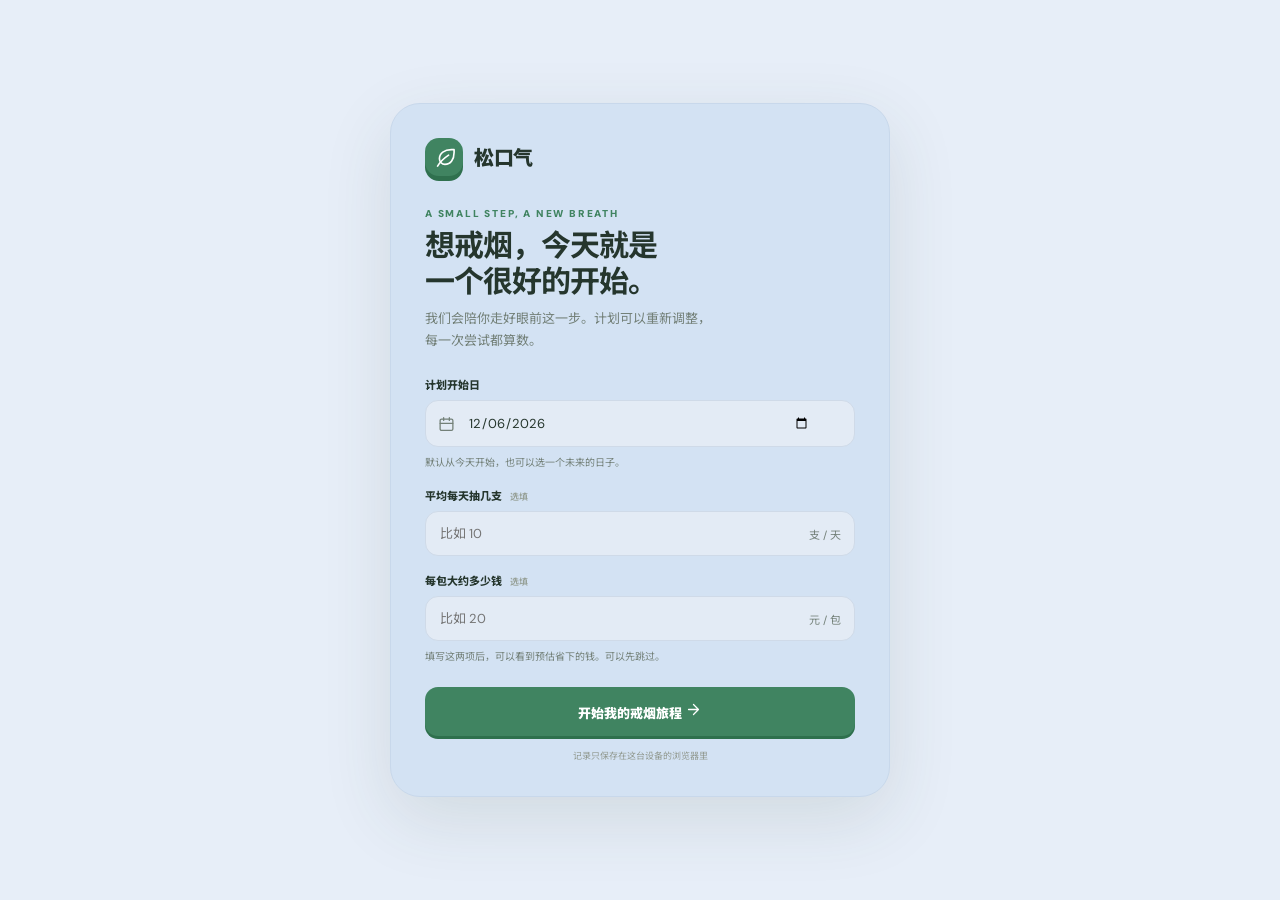
==== index.html @ caef2e5c "初始化松口气项目" ====
<!doctype html>
<html lang="zh-CN">
  <head>
    <meta charset="UTF-8" />
    <meta name="viewport" content="width=device-width, initial-scale=1, viewport-fit=cover" />
    <meta name="theme-color" content="#f7f8ef" />
    <meta name="description" content="一个轻松陪你戒烟的日常小帮手。" />
    <title>松口气 · 戒烟陪伴</title>
    <link rel="preconnect" href="https://fonts.googleapis.com" />
    <link rel="preconnect" href="https://fonts.gstatic.com" crossorigin />
    <link href="https://fonts.googleapis.com/css2?family=DM+Sans:wght@400;500;600;700;800&family=Noto+Sans+SC:wght@400;500;600;700;800;900&display=swap" rel="stylesheet" />
    <link rel="stylesheet" href="styles.css" />
  </head>
  <body>
    <div class="app-shell">
      <main id="app" class="app" aria-live="polite"></main>
    </div>
    <div id="toast" class="toast" role="status" aria-live="polite"></div>
    <script src="app.js" defer></script>
  </body>
</html>
---- styles.css ----
:root {
  color-scheme: light;
  --ink: #25362d;
  --muted: #738078;
  --muted-light: #9ba49d;
  --paper: #e7eef8;
  --white: #e4edf8;
  --green: #408461;
  --green-dark: #285f46;
  --green-soft: #dce8f5;
  --green-pale: #e7eff9;
  --orange: #ed9b4a;
  --orange-dark: #a76125;
  --orange-soft: #dce8f5;
  --yellow: #f2cc72;
  --line: #e9ede3;
  --shadow: 0 16px 44px rgba(48, 76, 57, .08);
  font-family: 'DM Sans', 'Noto Sans SC', system-ui, sans-serif;
  font-synthesis: none;
  text-rendering: optimizeLegibility;
  -webkit-font-smoothing: antialiased;
}

* { box-sizing: border-box; }
body { margin: 0; min-height: 100vh; color: var(--ink); background: var(--paper); }
button, input { font: inherit; }
button { color: inherit; }
button:focus-visible, input:focus-visible { outline: 3px solid #8bbd92; outline-offset: 3px; }
button:disabled { opacity: .65; cursor: default; }
.app-shell { min-height: 100vh; display: flex; justify-content: center; padding: 24px; }
.app { width: 100%; max-width: 1080px; min-height: calc(100vh - 48px); background: var(--paper); position: relative; }
.topbar { height: 78px; display: flex; align-items: center; justify-content: space-between; padding: 0 44px; }
.brand { display: flex; align-items: center; gap: 11px; font-weight: 900; font-size: 20px; letter-spacing: -.5px; }
.brand-mark { width: 38px; height: 38px; border-radius: 14px; display: grid; place-items: center; color: white; background: var(--green); box-shadow: 0 5px 0 #2f704e; }
.brand-mark svg { width: 22px; height: 22px; }
.top-pill { display: flex; align-items: center; gap: 8px; border: 1px solid #d8e3f0; background: #d9e7f6; color: var(--muted); padding: 9px 13px; border-radius: 999px; font-size: 12px; font-weight: 700; }
.top-pill svg { width: 15px; height: 15px; color: #df9c3f; }
.page { padding: 22px 44px 106px; animation: appear .26s ease-out; }
.page-heading { margin: 5px 0 22px; display: flex; align-items: end; justify-content: space-between; gap: 20px; }
.eyebrow { margin: 0 0 8px; text-transform: uppercase; letter-spacing: 1.8px; font-size: 10px; font-weight: 900; color: var(--green); }
h1, h2, h3, p { margin-top: 0; }
h1 { margin-bottom: 0; font-size: clamp(27px, 4vw, 36px); line-height: 1.2; letter-spacing: -1px; }
h2 { margin-bottom: 0; font-size: 20px; line-height: 1.3; letter-spacing: -.4px; }
h3 { margin-bottom: 8px; font-size: 15px; }
.subtitle { color: var(--muted); font-size: 13px; margin: 8px 0 0; line-height: 1.7; }
.home-grid { display: grid; grid-template-columns: minmax(0, 1.12fr) minmax(290px, .88fr); gap: 18px; align-items: stretch; }
.hero-card { min-height: 308px; border-radius: 28px; padding: 30px 32px; position: relative; overflow: hidden; background: linear-gradient(135deg, #cbdff4, #d8e6f6 65%, #c8dff2); box-shadow: var(--shadow); }
.hero-card:before { content: ''; position: absolute; width: 260px; height: 260px; border-radius: 50%; right: -36px; top: -52px; background: rgba(255,255,255,.38); }
.hero-topline { position: relative; z-index: 1; display: flex; align-items: center; justify-content: space-between; gap: 12px; }
.today-date { color: #66806b; font-size: 12px; font-weight: 700; }
.tiny-badge { border: 1px solid rgba(64,132,97,.17); background: rgba(255,255,255,.57); border-radius: 999px; padding: 7px 10px; color: var(--green-dark); font-size: 11px; font-weight: 800; }
.hero-main { position: relative; z-index: 1; margin-top: 29px; display: flex; align-items: center; gap: 22px; }
.streak-orb { flex: 0 0 136px; width: 136px; height: 136px; border-radius: 50%; display: flex; flex-direction: column; align-items: center; justify-content: center; background: #c5dbf2; border: 8px solid rgba(255,255,255,.25); box-shadow: 0 8px 22px rgba(48,76,57,.1), inset 0 -4px 0 rgba(73,127,88,.08); }
.streak-number { font-size: 49px; font-weight: 900; line-height: .98; letter-spacing: -3px; color: var(--green-dark); }
.streak-label { margin-top: 7px; color: #718079; font-size: 11px; font-weight: 800; }
.hero-copy { max-width: 310px; }
.hero-copy h2 { font-size: 23px; line-height: 1.42; }
.hero-copy p { margin: 8px 0 0; font-size: 12px; color: #688073; line-height: 1.7; }
.hero-footer { position: relative; z-index: 1; display: flex; align-items: center; justify-content: space-between; margin-top: 26px; }
.plan-caption { color: #718276; font-size: 11px; font-weight: 700; }
.link-button { border: 0; background: none; color: var(--green-dark); font-size: 12px; font-weight: 800; cursor: pointer; padding: 6px 0; }
.link-button span { padding-left: 5px; font-size: 15px; }
.right-stack { display: grid; grid-template-rows: 1fr auto; gap: 14px; }
.urge-card { min-height: 180px; border-radius: 25px; padding: 22px 23px; display: flex; flex-direction: column; justify-content: space-between; background: var(--green-dark); color: white; box-shadow: 0 13px 29px rgba(38,94,66,.17); position: relative; overflow: hidden; }
.urge-card:after { content: ''; position: absolute; width: 130px; height: 130px; border: 1px solid rgba(255,255,255,.13); border-radius: 50%; right: -26px; top: -38px; box-shadow: 0 0 0 18px rgba(255,255,255,.03), 0 0 0 36px rgba(255,255,255,.025); }
.urge-card h2 { font-size: 18px; position: relative; z-index: 1; }
.urge-card p { margin: 7px 0 0; color: #c5dfcc; font-size: 11px; position: relative; z-index: 1; }
.urge-action { z-index: 1; position: relative; align-self: start; border: 0; border-radius: 13px; display: inline-flex; align-items: center; gap: 9px; padding: 12px 15px; background: #f3e7bf; color: var(--green-dark); font-size: 12px; font-weight: 900; box-shadow: 0 3px 0 #d5e3c9; cursor: pointer; transition: transform .18s ease, box-shadow .18s ease; }
.urge-action:hover { transform: translateY(-2px); box-shadow: 0 5px 0 #d5e3c9; }
.urge-action svg { width: 17px; height: 17px; }
.mini-stats { border-radius: 22px; background: #cbdced; box-shadow: var(--shadow); border: 1px solid rgba(218,229,241,.8); padding: 17px 20px; display: flex; justify-content: space-between; gap: 12px; }
.mini-stat { min-width: 0; }
.mini-stat + .mini-stat { border-left: 1px solid var(--line); padding-left: 18px; }
.mini-stat strong { display: block; font-size: 19px; color: var(--ink); letter-spacing: -.6px; }
.mini-stat span { display: block; margin-top: 3px; color: var(--muted); font-size: 10px; font-weight: 700; }
.content-grid { display: grid; grid-template-columns: 1fr 1fr; gap: 18px; margin-top: 18px; }
.card { border-radius: 23px; padding: 21px 23px; background: var(--white); box-shadow: var(--shadow); border: 1px solid rgba(231,237,225,.8); }
.content-grid > .card:nth-child(odd), .stats-grid > .stat-card:nth-child(odd) { background: #d5e5f5; }
.content-grid > .card:nth-child(even), .stats-grid > .stat-card:nth-child(even) { background: #c9dcf0; }
.chart-card { background: #c8dced; }
.history-card { background: #d5e1f2; }
.section-title { display: flex; align-items: center; justify-content: space-between; gap: 12px; margin-bottom: 16px; }
.section-title h2 { font-size: 16px; }
.section-note { font-size: 10px; color: var(--muted-light); font-weight: 700; }
.checkin-card { display: flex; align-items: center; justify-content: space-between; gap: 14px; }
.checkin-copy { display: flex; align-items: center; gap: 12px; }
.icon-box { width: 40px; height: 40px; flex: 0 0 40px; display: grid; place-items: center; border-radius: 14px; background: var(--orange-soft); color: var(--orange-dark); }
.icon-box.green { background: var(--green-soft); color: var(--green); }
.icon-box svg { width: 19px; height: 19px; }
.checkin-copy strong { display: block; font-size: 13px; }
.checkin-copy small { display: block; margin-top: 3px; font-size: 10px; color: var(--muted); }
.primary-button, .secondary-button, .danger-button { border: 0; border-radius: 13px; padding: 11px 16px; cursor: pointer; font-size: 12px; font-weight: 900; transition: transform .16s ease, filter .16s ease; }
.primary-button { color: white; background: var(--green); box-shadow: 0 3px 0 #2e704d; }
.primary-button:hover, .secondary-button:hover, .danger-button:hover { transform: translateY(-1px); filter: brightness(1.025); }
.secondary-button { background: #edf4e8; color: var(--green-dark); }
.danger-button { background: #fff0eb; color: #a94e38; }
.week-row { display: grid; grid-template-columns: repeat(7, 1fr); gap: 8px; }
.day-cell { text-align: center; color: #9aa49b; font-size: 9px; font-weight: 800; }
.day-dot { width: 28px; height: 28px; margin: 0 auto 6px; display: grid; place-items: center; border-radius: 10px; background: #d4dfef; color: #71849a; }
.day-dot svg { width: 14px; height: 14px; }
.day-dot.done { background: var(--green-soft); color: var(--green); }
.day-dot.today { outline: 2px solid #a7c9a1; outline-offset: 2px; }
.bottom-nav { position: fixed; z-index: 10; bottom: 24px; left: 50%; transform: translateX(-50%); width: min(510px, calc(100% - 40px)); padding: 8px; border-radius: 20px; display: grid; grid-template-columns: repeat(4, 1fr); background: rgba(231,239,222,.96); border: 1px solid #edf0e7; box-shadow: 0 12px 35px rgba(43,65,48,.13); backdrop-filter: blur(14px); }
.nav-button { border: 0; background: transparent; color: #929d94; min-height: 50px; border-radius: 14px; display: flex; flex-direction: column; align-items: center; justify-content: center; gap: 4px; font-size: 9px; font-weight: 800; cursor: pointer; transition: background .18s ease,color .18s ease; }
.nav-button svg { width: 18px; height: 18px; }
.nav-button.active { color: var(--green-dark); background: #eef5e9; }
.nav-button:hover { color: var(--green-dark); }
.page-heading .secondary-button { flex: 0 0 auto; }
.stats-grid { display: grid; grid-template-columns: repeat(3, 1fr); gap: 14px; margin-bottom: 17px; }
.stat-card { min-height: 115px; border-radius: 21px; padding: 19px; background: var(--white); box-shadow: var(--shadow); border: 1px solid rgba(231,237,225,.8); }
.stat-card .stat-label { color: var(--muted); font-size: 11px; font-weight: 700; }
.stat-card strong { display: block; margin-top: 15px; font-size: 27px; letter-spacing: -1px; }
.stat-card small { color: var(--muted); font-size: 11px; font-weight: 700; }
.chart-card { min-height: 240px; }
.chart { height: 145px; display: grid; grid-template-columns: repeat(7, 1fr); align-items: end; gap: 15px; border-bottom: 1px solid var(--line); padding: 0 10px; }
.chart-column { display: flex; height: 100%; flex-direction: column; justify-content: end; align-items: center; gap: 8px; color: var(--muted-light); font-size: 9px; font-weight: 700; }
.chart-bar { width: min(35px, 70%); min-height: 7px; border-radius: 9px 9px 4px 4px; background: #cfe3c8; transition: height .3s ease; }
.chart-bar.today { background: var(--green); }
.chart-legend { margin-top: 12px; color: var(--muted); font-size: 10px; }
.history-card { margin-top: 16px; }
.history-row { display: flex; justify-content: space-between; gap: 10px; align-items: center; padding: 12px 0; border-top: 1px solid #f0f2ec; font-size: 12px; }
.history-row small { display: block; margin-top: 4px; color: var(--muted); font-size: 10px; }
.history-tag { padding: 5px 8px; border-radius: 999px; background: var(--orange-soft); color: var(--orange-dark); font-size: 10px; font-weight: 800; }
.empty-state { text-align: center; padding: 20px 10px; color: var(--muted); font-size: 12px; }
.buddy-card { border-radius: 28px; padding: 28px; background: linear-gradient(140deg, #cbdff3, #d9e6f5 55%, #c7d9ee); box-shadow: var(--shadow); overflow: hidden; position: relative; }
.buddy-card:after { content: ''; position: absolute; width: 180px; height: 180px; border-radius: 50%; right: -50px; top: -72px; background: rgba(255,255,255,.5); }
.invite-preview { position: relative; z-index: 1; margin: 20px auto 22px; width: min(100%, 400px); border-radius: 22px; padding: 23px; text-align: center; background: #d9e0f2; box-shadow: 0 10px 26px rgba(72,89,118,.11); border: 1px dashed #b8cbe2; }
.invite-art { width: 72px; height: 72px; margin: 0 auto 15px; display: grid; place-items: center; border-radius: 25px; color: var(--green); background: var(--green-soft); }
.invite-art svg { width: 38px; height: 38px; }
.invite-preview h2 { font-size: 21px; }
.invite-preview p { max-width: 290px; margin: 9px auto 0; color: var(--muted); font-size: 12px; line-height: 1.8; }
.invite-stats { display: flex; justify-content: center; gap: 24px; margin-top: 17px; }
.invite-stat strong { display: block; color: var(--green-dark); font-size: 17px; }
.invite-stat span { display: block; margin-top: 2px; color: var(--muted); font-size: 9px; }
.centered-actions { position: relative; z-index: 1; text-align: center; }
.centered-actions p { margin: 12px auto 0; color: #867e6e; font-size: 10px; }
.settings-list { overflow: hidden; padding: 0; background: #d2e1f1; }
.setting-row { display: flex; align-items: center; justify-content: space-between; gap: 18px; padding: 20px 23px; border-bottom: 1px solid #eff1eb; }
.setting-row:last-child { border-bottom: 0; }
.background-setting { padding: 0; }
.background-options { display: grid; grid-template-columns: repeat(2, minmax(0, 1fr)); gap: 10px; margin-top: 18px; }
.background-choice { display: flex; align-items: center; gap: 10px; min-height: 52px; padding: 9px 12px; border: 1px solid #d9e2ed; border-radius: 14px; background: #e8eff8; color: var(--ink); font-size: 12px; font-weight: 800; cursor: pointer; text-align: left; }
.background-choice:hover { filter: brightness(.98); }
.background-choice.selected { border-color: var(--green); box-shadow: inset 0 0 0 1px var(--green); }
.background-swatch { width: 25px; height: 25px; flex: 0 0 25px; border-radius: 9px; background: var(--swatch); border: 1px solid rgba(36,54,45,.12); }
.background-check { margin-left: auto; color: var(--green-dark); }
.setting-info strong { display: block; font-size: 13px; }
.setting-info small { display: block; color: var(--muted); font-size: 10px; margin-top: 5px; }
.switch { appearance: none; width: 46px; height: 27px; flex: 0 0 46px; border-radius: 99px; background: #dce3d9; position: relative; cursor: pointer; transition: background .2s ease; }
.switch:after { content: ''; width: 21px; height: 21px; position: absolute; left: 3px; top: 3px; border-radius: 50%; background: white; box-shadow: 0 2px 4px rgba(30,45,34,.16); transition: transform .2s ease; }
.switch:checked { background: var(--green); }
.switch:checked:after { transform: translateX(19px); }
input[type="time"], input[type="date"], input[type="number"] { border: 1px solid #e5eae0; background: #fbfcf8; border-radius: 12px; padding: 10px 11px; color: var(--ink); font-size: 13px; min-width: 0; }
.setting-row input[type="time"] { width: 112px; }
.subtle-copy { padding: 20px 23px; color: var(--muted); font-size: 11px; line-height: 1.8; }
.record-bar { margin-top: 18px; display: flex; align-items: center; justify-content: space-between; gap: 14px; padding: 17px 19px; border-radius: 19px; background: #d4e1f1; border: 1px solid #c3d4e7; }
.record-bar p { margin: 0; color: #866f5c; font-size: 11px; line-height: 1.65; }
.record-bar .danger-button { flex: 0 0 auto; }
.onboarding-wrap { min-height: calc(100vh - 48px); display: grid; place-items: center; padding: 30px 16px; }
.onboarding { width: min(100%, 500px); border-radius: 30px; padding: 34px; background: #d3e2f3; box-shadow: 0 22px 70px rgba(51,78,54,.12); border: 1px solid #c8d8eb; }
.onboarding .brand { margin-bottom: 31px; }
.onboarding h1 { font-size: 30px; }
.onboarding .subtitle { margin-bottom: 24px; }
.form-field { display: block; margin-top: 16px; }
.form-field > span { display: block; margin-bottom: 8px; font-size: 11px; font-weight: 800; }
.input-wrap { position: relative; }
.input-wrap > svg { position: absolute; left: 13px; top: 50%; transform: translateY(-50%); color: var(--muted); pointer-events: none; }
#start-form .input-wrap > svg + input { padding-left: 42px; }
.input-wrap input { width: 100%; padding: 13px 44px 13px 14px; border-radius: 13px; border: 1px solid #cfdae8; background: #e3ebf5; }
.input-wrap em { position: absolute; right: 14px; top: 50%; transform: translateY(-50%); color: var(--muted); font-size: 11px; font-style: normal; }
.optional { margin-left: 5px; color: #97a198; font-size: 9px; font-weight: 600; }
.form-help { margin: 8px 0 0; color: var(--muted); font-size: 10px; line-height: 1.6; }
.onboarding .primary-button { width: 100%; margin-top: 22px; padding: 14px; font-size: 13px; }
.privacy-note { margin: 13px 0 0; text-align: center; color: #929a91; font-size: 9px; }
.urge-page { text-align: center; max-width: 650px; margin: 0 auto; }
.urge-page .page-heading { justify-content: center; text-align: center; }
.urge-page .page-heading > div { text-align: center; }
.breath-card { border-radius: 30px; padding: 30px; background: linear-gradient(145deg, #cbdff3, #dce6f1); box-shadow: var(--shadow); }
.breath-ring { width: 208px; height: 208px; margin: 15px auto 19px; border-radius: 50%; display: grid; place-items: center; background: #c8dced; border: 9px solid rgba(255,255,255,.24); box-shadow: 0 9px 22px rgba(47,87,57,.09), inset 0 0 0 1px rgba(63,132,91,.09); transition: transform 3s ease-in-out; }
.breath-ring.running { animation: breathe 7s ease-in-out infinite; }
.breath-time { color: var(--green-dark); font-weight: 900; font-size: 39px; letter-spacing: -1px; }
.breath-caption { display: block; margin-top: 4px; color: #6f8073; font-size: 10px; font-weight: 800; }
.breath-instruction { min-height: 44px; color: var(--green-dark); font-weight: 800; font-size: 16px; }
.breath-subtitle { max-width: 380px; margin: 0 auto 19px; color: var(--muted); font-size: 11px; line-height: 1.7; }
.urge-steps { display: grid; grid-template-columns: repeat(3, 1fr); gap: 10px; margin-top: 16px; text-align: left; }
.urge-step { border-radius: 16px; background: var(--white); padding: 14px; border: 1px solid #ebefe5; }
.urge-step span { display: block; font-size: 9px; color: var(--green); font-weight: 900; margin-bottom: 8px; }
.urge-step strong { display: block; font-size: 11px; }
.urge-step small { display: block; margin-top: 4px; color: var(--muted); font-size: 9px; line-height: 1.55; }
.urge-buttons { display: flex; gap: 10px; justify-content: center; margin-top: 18px; }
.modal-backdrop { position: fixed; z-index: 30; inset: 0; background: rgba(33,47,37,.35); display: grid; place-items: center; padding: 20px; animation: fade .15s ease-out; }
.modal { width: min(100%, 410px); background: var(--white); border-radius: 24px; padding: 25px; box-shadow: 0 24px 80px rgba(22,39,27,.22); animation: rise .2s ease-out; }
.modal h2 { font-size: 20px; }
.modal p { color: var(--muted); font-size: 12px; line-height: 1.7; }
.modal-actions { display: grid; gap: 9px; margin-top: 18px; }
.modal-actions button { width: 100%; padding: 13px; }
.modal-close { float: right; border: 0; background: #f2f4ee; color: var(--muted); width: 30px; height: 30px; border-radius: 50%; cursor: pointer; font-size: 19px; line-height: 1; }
.toast { position: fixed; z-index: 50; left: 50%; bottom: 100px; transform: translate(-50%, 12px); opacity: 0; background: #2b4334; color: white; padding: 11px 16px; border-radius: 12px; box-shadow: 0 8px 24px rgba(24,49,30,.2); font-size: 12px; font-weight: 700; pointer-events: none; transition: opacity .2s, transform .2s; white-space: nowrap; }
.toast.show { opacity: 1; transform: translate(-50%, 0); }
.time-chip { display: inline-flex; align-items: center; gap: 6px; color: var(--green-dark); background: #eaf3e5; border-radius: 99px; padding: 7px 10px; font-size: 10px; font-weight: 800; }
.time-chip svg { width: 13px; height: 13px; }
.sr-only { position: absolute; width: 1px; height: 1px; padding: 0; margin: -1px; overflow: hidden; clip: rect(0,0,0,0); white-space: nowrap; border: 0; }
@keyframes appear { from { opacity: 0; transform: translateY(4px); } to { opacity: 1; transform: translateY(0); } }
@keyframes fade { from { opacity: 0; } to { opacity: 1; } }
@keyframes rise { from { opacity: 0; transform: translateY(8px) scale(.98); } to { opacity: 1; transform: translateY(0) scale(1); } }
@keyframes breathe { 0%, 100% { transform: scale(.96); } 50% { transform: scale(1.06); } }
@media (max-width: 760px) {
  .app-shell { padding: 0; }
  .app { min-height: 100vh; }
  .topbar { height: 68px; padding: 0 20px; }
  .page { padding: 16px 18px 112px; }
  .home-grid { grid-template-columns: 1fr; }
  .hero-card { min-height: 265px; padding: 23px; }
  .hero-main { margin-top: 24px; gap: 17px; }
  .streak-orb { width: 116px; height: 116px; flex-basis: 116px; border-width: 6px; }
  .streak-number { font-size: 42px; }
  .hero-copy h2 { font-size: 20px; }
  .right-stack { grid-template-columns: 1.1fr .9fr; grid-template-rows: 1fr; gap: 11px; }
  .urge-card { min-height: 170px; padding: 17px; }
  .urge-card h2 { font-size: 16px; }
  .urge-action { padding: 10px 11px; font-size: 10px; }
  .mini-stats { flex-direction: column; justify-content: center; padding: 12px; gap: 7px; }
  .mini-stat + .mini-stat { padding: 7px 0 0; border-left: 0; border-top: 1px solid var(--line); }
  .mini-stat strong { font-size: 17px; }
  .mini-stat span { font-size: 9px; }
  .content-grid { grid-template-columns: 1fr; gap: 12px; margin-top: 12px; }
  .card { padding: 18px; }
  .stats-grid { gap: 8px; }
  .stat-card { padding: 13px; min-height: 98px; }
  .stat-card strong { font-size: 22px; margin-top: 12px; }
  .chart { gap: 7px; padding: 0; }
  .chart-bar { width: 65%; }
  .bottom-nav { bottom: max(12px, env(safe-area-inset-bottom)); width: calc(100% - 24px); }
  .page-heading { align-items: start; }
  .page-heading h1 { font-size: 28px; }
  .record-bar { align-items: start; }
  .record-bar .danger-button { font-size: 10px; padding: 10px; }
}
@media (max-width: 390px) {
  .page { padding-left: 14px; padding-right: 14px; }
  .hero-card { padding: 19px; }
  .hero-main { gap: 12px; }
  .streak-orb { width: 102px; height: 102px; flex-basis: 102px; }
  .streak-number { font-size: 37px; }
  .hero-copy h2 { font-size: 17px; }
  .hero-copy p { font-size: 10px; }
  .right-stack { grid-template-columns: 1fr; }
  .mini-stats { flex-direction: row; }
  .mini-stat + .mini-stat { padding: 0 0 0 10px; border-top: 0; border-left: 1px solid var(--line); }
  .onboarding { padding: 25px 21px; }
  .urge-steps { grid-template-columns: 1fr; }
}
@media (prefers-reduced-motion: reduce) {
  *, *::before, *::after { scroll-behavior: auto !important; animation-duration: .01ms !important; animation-iteration-count: 1 !important; transition-duration: .01ms !important; }
}
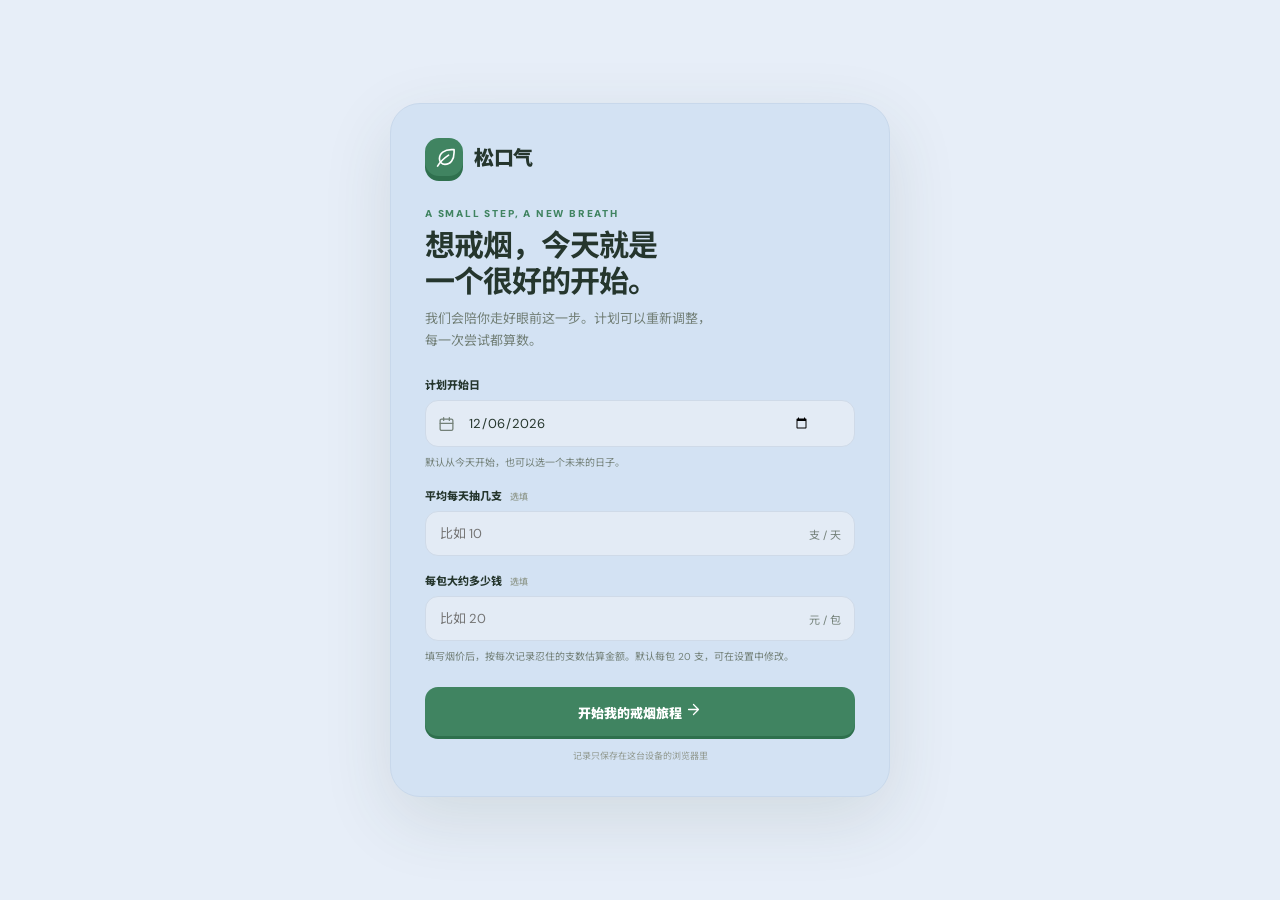
==== commit 90a26b64: "备份 2026-11-03 戒烟陪伴原型更新" ====
--- a/index.html
+++ b/index.html
@@ -16,6 +16,8 @@
       <main id="app" class="app" aria-live="polite"></main>
     </div>
     <div id="toast" class="toast" role="status" aria-live="polite"></div>
+    <audio id="coin-drop-sound" preload="auto" src="coin-drop.wav"></audio>
+    <script src="health-milestones.js" defer></script>
     <script src="app.js" defer></script>
   </body>
 </html>
--- a/styles.css
+++ b/styles.css
@@ -56,11 +56,13 @@
 .hero-copy { max-width: 310px; }
 .hero-copy h2 { font-size: 23px; line-height: 1.42; }
 .hero-copy p { margin: 8px 0 0; font-size: 12px; color: #688073; line-height: 1.7; }
+.live-counter-wrap { margin-top: 12px; color: #536e5f; font-size: 10px; font-weight: 700; }
+.live-counter-wrap strong { display: block; margin-top: 4px; color: var(--green-dark); font-size: 16px; font-variant-numeric: tabular-nums; letter-spacing: .4px; }
 .hero-footer { position: relative; z-index: 1; display: flex; align-items: center; justify-content: space-between; margin-top: 26px; }
 .plan-caption { color: #718276; font-size: 11px; font-weight: 700; }
 .link-button { border: 0; background: none; color: var(--green-dark); font-size: 12px; font-weight: 800; cursor: pointer; padding: 6px 0; }
 .link-button span { padding-left: 5px; font-size: 15px; }
-.right-stack { display: grid; grid-template-rows: 1fr auto; gap: 14px; }
+.right-stack { display: grid; grid-template-rows: 1fr; }
 .urge-card { min-height: 180px; border-radius: 25px; padding: 22px 23px; display: flex; flex-direction: column; justify-content: space-between; background: var(--green-dark); color: white; box-shadow: 0 13px 29px rgba(38,94,66,.17); position: relative; overflow: hidden; }
 .urge-card:after { content: ''; position: absolute; width: 130px; height: 130px; border: 1px solid rgba(255,255,255,.13); border-radius: 50%; right: -26px; top: -38px; box-shadow: 0 0 0 18px rgba(255,255,255,.03), 0 0 0 36px rgba(255,255,255,.025); }
 .urge-card h2 { font-size: 18px; position: relative; z-index: 1; }
@@ -89,6 +91,33 @@
 .icon-box svg { width: 19px; height: 19px; }
 .checkin-copy strong { display: block; font-size: 13px; }
 .checkin-copy small { display: block; margin-top: 3px; font-size: 10px; color: var(--muted); }
+.wins-card { margin-top: 18px; background: linear-gradient(135deg, #fffefa, #f2f6ec); }
+.wins-card .eyebrow { margin-bottom: 5px; }
+.wins-summary { display: flex; align-items: center; gap: 24px; }
+.wins-summary > div:not(.wins-divider) { display: flex; flex-direction: column; gap: 4px; }
+.wins-summary strong { color: var(--green-dark); font-size: 28px; line-height: 1; letter-spacing: -.8px; }
+.wins-summary span { color: var(--muted); font-size: 11px; font-weight: 700; }
+.wins-divider { height: 38px; width: 1px; background: #dce5d7; }
+.wins-summary .primary-button { margin-left: auto; min-height: 46px; display: inline-flex; align-items: center; gap: 8px; }
+.wins-card .mini-stats { margin-top: 18px; background: #e6efe3; box-shadow: none; border-color: #dce8d8; justify-content: flex-start; gap: 36px; }
+.win-entries { display: grid; gap: 0; margin-top: 17px; border-top: 1px solid #e6ecdf; }
+.win-entry { display: flex; align-items: flex-start; gap: 10px; padding: 12px 0; border-bottom: 1px solid #e6ecdf; }
+.win-entry:last-child { border-bottom: 0; padding-bottom: 0; }
+.win-check { width: 23px; height: 23px; flex: 0 0 23px; display: grid; place-items: center; border-radius: 50%; color: var(--green-dark); background: #dcebd9; }
+.win-entry strong { display: block; font-size: 12px; }
+.win-entry small { display: block; margin-top: 3px; color: var(--muted); font-size: 10px; line-height: 1.5; }
+.wins-empty { margin: 16px 0 0; padding-top: 13px; border-top: 1px solid #e6ecdf; color: var(--muted); font-size: 11px; line-height: 1.6; }
+.savings-goal-card { margin-top: 16px; background: #fffefa; }
+.goal-amount { display: flex; align-items: baseline; gap: 7px; margin: 12px 0; }
+.goal-amount strong { color: var(--green-dark); font-size: 28px; }
+.goal-amount span { color: var(--muted); font-size: 11px; }
+.goal-track { height: 10px; overflow: hidden; border-radius: 99px; background: #e7ecdf; }
+.goal-track span { display: block; height: 100%; border-radius: inherit; background: linear-gradient(90deg, #7eae83, #3e8261); transition: width .25s ease; }
+.success-tag { color: var(--green-dark); background: #e0eddc; }
+.plan-settings-card .form-field { margin: 15px 0; }
+.goal-settings-title { margin: 26px 0 0; padding-top: 19px; border-top: 1px solid #e5eae0; }
+.save-plan-button { width: 100%; margin: 8px 0 16px; min-height: 46px; }
+.hidden { display: none !important; }
 .primary-button, .secondary-button, .danger-button { border: 0; border-radius: 13px; padding: 11px 16px; cursor: pointer; font-size: 12px; font-weight: 900; transition: transform .16s ease, filter .16s ease; }
 .primary-button { color: white; background: var(--green); box-shadow: 0 3px 0 #2e704d; }
 .primary-button:hover, .secondary-button:hover, .danger-button:hover { transform: translateY(-1px); filter: brightness(1.025); }
@@ -106,11 +135,57 @@
 .nav-button.active { color: var(--green-dark); background: #eef5e9; }
 .nav-button:hover { color: var(--green-dark); }
 .page-heading .secondary-button { flex: 0 0 auto; }
-.stats-grid { display: grid; grid-template-columns: repeat(3, 1fr); gap: 14px; margin-bottom: 17px; }
+.stats-grid { display: grid; grid-template-columns: repeat(4, 1fr); gap: 14px; margin-bottom: 17px; }
 .stat-card { min-height: 115px; border-radius: 21px; padding: 19px; background: var(--white); box-shadow: var(--shadow); border: 1px solid rgba(231,237,225,.8); }
 .stat-card .stat-label { color: var(--muted); font-size: 11px; font-weight: 700; }
 .stat-card strong { display: block; margin-top: 15px; font-size: 27px; letter-spacing: -1px; }
+.stat-card strong.duration-stat { font-size: 17px; letter-spacing: -.4px; line-height: 1.5; }
 .stat-card small { color: var(--muted); font-size: 11px; font-weight: 700; }
+.auto-savings-card { display: flex; align-items: center; justify-content: space-between; gap: 24px; margin-bottom: 17px; padding: 22px 30px; background: linear-gradient(115deg, #f9f8ed, #e9f1df); }
+.auto-savings-copy { max-width: 590px; }
+.auto-savings-copy h2 { font-size: 20px; }
+.auto-savings-copy > p:not(.eyebrow) { margin: 9px 0 0; color: #536c59; font-size: 12px; line-height: 1.65; }
+.auto-savings-copy .auto-savings-formula { font-weight: 800; color: var(--green-dark); }
+.auto-savings-copy .secondary-button { margin-top: 15px; }
+.auto-savings-note { display: block; margin-top: 11px; color: var(--muted); font-size: 11px; }
+.money-orbit { width: 180px; height: 180px; flex: 0 0 180px; position: relative; display: grid; place-items: center; border-radius: 50%; background: #e2eadb; box-shadow: 0 10px 25px rgba(50, 91, 59, .12); }
+.money-orbit::before { content: ''; position: absolute; inset: 4px; border-radius: 50%; background: conic-gradient(#f7c548 0 45deg, transparent 45deg 77deg, #408461 77deg 142deg, transparent 142deg 174deg, #f7c548 174deg 219deg, transparent 219deg 251deg, #408461 251deg 316deg, transparent 316deg 360deg); animation: money-spin 4s linear infinite; }
+.money-orbit-core { position: relative; z-index: 1; width: 150px; height: 150px; display: flex; flex-direction: column; align-items: center; justify-content: center; border-radius: 50%; background: #fbfcf5; text-align: center; }
+.money-orbit-core strong { max-width: 140px; margin-top: 3px; color: var(--green-dark); font-size: 22px; font-variant-numeric: tabular-nums; white-space: nowrap; letter-spacing: -.7px; }
+.money-orbit-core span { margin-top: 1px; color: var(--muted); font-size: 10px; font-weight: 800; }
+@keyframes money-spin { to { transform: rotate(360deg); } }
+.health-section { margin-bottom: 17px; background: #f5f8f2; }
+.health-section .section-title { align-items: end; }
+.health-section .section-note { color: var(--green-dark); white-space: nowrap; }
+.health-section .section-note strong { font-size: 16px; }
+.health-explainer, .health-source-note { color: var(--muted); font-size: 11px; line-height: 1.7; }
+.health-explainer { margin: -5px 0 17px; }
+.health-next { display: flex; align-items: center; justify-content: space-between; gap: 20px; padding: 20px; border-radius: 18px; background: #dceadb; }
+.health-next-kicker { color: var(--green-dark); font-size: 10px; font-weight: 800; }
+.health-next h3 { margin: 7px 0; font-size: 19px; }
+.health-next p { margin: 0; color: #526b58; font-size: 11px; line-height: 1.6; }
+.health-next-progress { flex: 0 0 auto; text-align: right; }
+.health-next-progress strong { display: block; color: var(--green-dark); font-size: 25px; font-variant-numeric: tabular-nums; }
+.health-next-progress span { color: #526b58; font-size: 10px; }
+.health-filters { display: flex; flex-wrap: wrap; gap: 8px; margin: 20px 0 14px; }
+.health-filters button { min-height: 40px; padding: 8px 12px; border: 1px solid #cddcca; border-radius: 999px; background: #fff; color: var(--green-dark); font-size: 11px; font-weight: 800; cursor: pointer; }
+.health-filters button[aria-pressed="true"] { background: var(--green-dark); border-color: var(--green-dark); color: white; }
+.health-milestone-grid { display: grid; grid-template-columns: repeat(2, minmax(0, 1fr)); gap: 11px; }
+.health-milestone { min-width: 0; padding: 16px; border: 1px solid #dce5d8; border-radius: 16px; background: #fff; }
+.health-milestone.reached { border-color: #9cc9a6; background: #f0f8ef; }
+.health-milestone-top, .health-progress-label { display: flex; justify-content: space-between; gap: 8px; align-items: baseline; font-size: 10px; color: var(--muted); }
+.health-status { color: var(--green-dark); font-weight: 800; text-align: right; }
+.health-milestone h3 { margin: 12px 0 4px; font-size: 15px; }
+.health-time { margin-bottom: 10px; color: var(--green-dark); font-size: 11px; font-weight: 700; }
+.health-description { min-height: 34px; margin-bottom: 12px; color: #526b58; font-size: 11px; line-height: 1.6; }
+.health-progress-label strong { color: var(--green-dark); font-variant-numeric: tabular-nums; }
+.health-milestone progress { width: 100%; height: 8px; margin: 6px 0; accent-color: var(--green); }
+.health-remaining { margin: 2px 0 11px; color: var(--muted); font-size: 10px; }
+.health-milestone details { border-top: 1px solid #e5ece2; padding-top: 11px; font-size: 10px; line-height: 1.65; }
+.health-milestone summary { color: var(--green-dark); font-weight: 800; cursor: pointer; }
+.health-milestone details p { color: var(--muted); margin: 9px 0 0; }
+.health-milestone a, .health-source-note a { color: var(--green-dark); }
+.health-source-note { margin: 16px 0 0; }
 .chart-card { min-height: 240px; }
 .chart { height: 145px; display: grid; grid-template-columns: repeat(7, 1fr); align-items: end; gap: 15px; border-bottom: 1px solid var(--line); padding: 0 10px; }
 .chart-column { display: flex; height: 100%; flex-direction: column; justify-content: end; align-items: center; gap: 8px; color: var(--muted-light); font-size: 9px; font-weight: 700; }
@@ -151,6 +226,7 @@
 .switch:checked { background: var(--green); }
 .switch:checked:after { transform: translateX(19px); }
 input[type="time"], input[type="date"], input[type="number"] { border: 1px solid #e5eae0; background: #fbfcf8; border-radius: 12px; padding: 10px 11px; color: var(--ink); font-size: 13px; min-width: 0; }
+select { width: 100%; min-height: 44px; border: 1px solid #e5eae0; background: #fbfcf8; border-radius: 12px; padding: 10px 11px; color: var(--ink); font-size: 13px; }
 .setting-row input[type="time"] { width: 112px; }
 .subtle-copy { padding: 20px 23px; color: var(--muted); font-size: 11px; line-height: 1.8; }
 .record-bar { margin-top: 18px; display: flex; align-items: center; justify-content: space-between; gap: 14px; padding: 17px 19px; border-radius: 19px; background: #d4e1f1; border: 1px solid #c3d4e7; }
@@ -183,17 +259,23 @@
 .breath-instruction { min-height: 44px; color: var(--green-dark); font-weight: 800; font-size: 16px; }
 .breath-subtitle { max-width: 380px; margin: 0 auto 19px; color: var(--muted); font-size: 11px; line-height: 1.7; }
 .urge-steps { display: grid; grid-template-columns: repeat(3, 1fr); gap: 10px; margin-top: 16px; text-align: left; }
-.urge-step { border-radius: 16px; background: var(--white); padding: 14px; border: 1px solid #ebefe5; }
+.urge-step { width: 100%; border-radius: 16px; background: var(--white); padding: 14px; border: 1px solid #ebefe5; color: var(--ink); text-align: left; cursor: pointer; transition: background .18s ease, border-color .18s ease, box-shadow .18s ease; }
+.urge-step:hover, .urge-step.selected { background: #f5f8ef; border-color: #a8c8a4; box-shadow: 0 0 0 2px rgba(90,141,95,.08); }
 .urge-step span { display: block; font-size: 9px; color: var(--green); font-weight: 900; margin-bottom: 8px; }
 .urge-step strong { display: block; font-size: 11px; }
 .urge-step small { display: block; margin-top: 4px; color: var(--muted); font-size: 9px; line-height: 1.55; }
-.urge-buttons { display: flex; gap: 10px; justify-content: center; margin-top: 18px; }
+.urge-buttons { display: grid; grid-template-columns: repeat(3, minmax(0, 1fr)); gap: 10px; margin-top: 18px; }
+.urge-buttons button { min-height: 46px; }
 .modal-backdrop { position: fixed; z-index: 30; inset: 0; background: rgba(33,47,37,.35); display: grid; place-items: center; padding: 20px; animation: fade .15s ease-out; }
-.modal { width: min(100%, 410px); background: var(--white); border-radius: 24px; padding: 25px; box-shadow: 0 24px 80px rgba(22,39,27,.22); animation: rise .2s ease-out; }
+.modal { width: min(100%, 410px); max-height: calc(100vh - 40px); overflow-y: auto; background: var(--white); border-radius: 24px; padding: 25px; box-shadow: 0 24px 80px rgba(22,39,27,.22); animation: rise .2s ease-out; }
 .modal h2 { font-size: 20px; }
 .modal p { color: var(--muted); font-size: 12px; line-height: 1.7; }
 .modal-actions { display: grid; gap: 9px; margin-top: 18px; }
 .modal-actions button { width: 100%; padding: 13px; }
+.win-preview { display: grid; grid-template-columns: 1fr auto; gap: 4px 12px; align-items: baseline; margin-top: 17px; padding: 14px 16px; border-radius: 15px; background: #e6f0df; }
+.win-preview span { color: var(--green-dark); font-size: 12px; font-weight: 800; }
+.win-preview strong { color: var(--green-dark); font-size: 22px; font-variant-numeric: tabular-nums; }
+.win-preview small { grid-column: 1 / -1; color: var(--muted); font-size: 10px; }
 .modal-close { float: right; border: 0; background: #f2f4ee; color: var(--muted); width: 30px; height: 30px; border-radius: 50%; cursor: pointer; font-size: 19px; line-height: 1; }
 .toast { position: fixed; z-index: 50; left: 50%; bottom: 100px; transform: translate(-50%, 12px); opacity: 0; background: #2b4334; color: white; padding: 11px 16px; border-radius: 12px; box-shadow: 0 8px 24px rgba(24,49,30,.2); font-size: 12px; font-weight: 700; pointer-events: none; transition: opacity .2s, transform .2s; white-space: nowrap; }
 .toast.show { opacity: 1; transform: translate(-50%, 0); }
@@ -215,19 +297,36 @@
   .streak-orb { width: 116px; height: 116px; flex-basis: 116px; border-width: 6px; }
   .streak-number { font-size: 42px; }
   .hero-copy h2 { font-size: 20px; }
-  .right-stack { grid-template-columns: 1.1fr .9fr; grid-template-rows: 1fr; gap: 11px; }
+  .live-counter-wrap strong { font-size: 14px; }
+  .right-stack { grid-template-columns: 1fr; }
   .urge-card { min-height: 170px; padding: 17px; }
   .urge-card h2 { font-size: 16px; }
   .urge-action { padding: 10px 11px; font-size: 10px; }
-  .mini-stats { flex-direction: column; justify-content: center; padding: 12px; gap: 7px; }
-  .mini-stat + .mini-stat { padding: 7px 0 0; border-left: 0; border-top: 1px solid var(--line); }
+  .mini-stats { padding: 12px; }
   .mini-stat strong { font-size: 17px; }
   .mini-stat span { font-size: 9px; }
   .content-grid { grid-template-columns: 1fr; gap: 12px; margin-top: 12px; }
+  .wins-card { margin-top: 12px; }
+  .wins-card .section-title { align-items: flex-start; }
+  .wins-card .section-note { max-width: 100px; text-align: right; line-height: 1.5; }
+  .wins-summary { gap: 14px; flex-wrap: wrap; }
+  .wins-summary .primary-button { width: 100%; justify-content: center; margin: 3px 0 0; }
+  .savings-goal-card { margin-top: 12px; }
   .card { padding: 18px; }
   .stats-grid { gap: 8px; }
+  .stats-grid { grid-template-columns: repeat(2, minmax(0, 1fr)); }
   .stat-card { padding: 13px; min-height: 98px; }
   .stat-card strong { font-size: 22px; margin-top: 12px; }
+  .stat-card strong.duration-stat { font-size: 14px; }
+  .auto-savings-card { padding: 20px; }
+  .money-orbit { width: 156px; height: 156px; flex-basis: 156px; }
+  .money-orbit-core { width: 130px; height: 130px; }
+  .money-orbit-core strong { font-size: 18px; }
+  .health-milestone-grid { grid-template-columns: 1fr; }
+  .health-next { align-items: flex-start; }
+  .health-next-progress strong { font-size: 20px; }
+  .health-section .section-title { align-items: flex-start; }
+  .health-section .section-note { margin-top: 6px; }
   .chart { gap: 7px; padding: 0; }
   .chart-bar { width: 65%; }
   .bottom-nav { bottom: max(12px, env(safe-area-inset-bottom)); width: calc(100% - 24px); }
@@ -245,11 +344,18 @@
   .hero-copy h2 { font-size: 17px; }
   .hero-copy p { font-size: 10px; }
   .right-stack { grid-template-columns: 1fr; }
-  .mini-stats { flex-direction: row; }
-  .mini-stat + .mini-stat { padding: 0 0 0 10px; border-top: 0; border-left: 1px solid var(--line); }
+  .auto-savings-card { flex-direction: column; align-items: flex-start; }
+  .money-orbit { align-self: center; }
+  .health-next { flex-direction: column; gap: 12px; }
+  .health-next-progress { text-align: left; }
+  .health-filters button { flex: 1 1 calc(50% - 8px); }
+  .wins-card .mini-stats { flex-direction: column; gap: 8px; }
+  .mini-stat + .mini-stat { padding: 8px 0 0; border-left: 0; border-top: 1px solid var(--line); }
   .onboarding { padding: 25px 21px; }
   .urge-steps { grid-template-columns: 1fr; }
+  .urge-buttons { grid-template-columns: 1fr; }
 }
 @media (prefers-reduced-motion: reduce) {
   *, *::before, *::after { scroll-behavior: auto !important; animation-duration: .01ms !important; animation-iteration-count: 1 !important; transition-duration: .01ms !important; }
+  .money-orbit::before { animation: none; }
 }
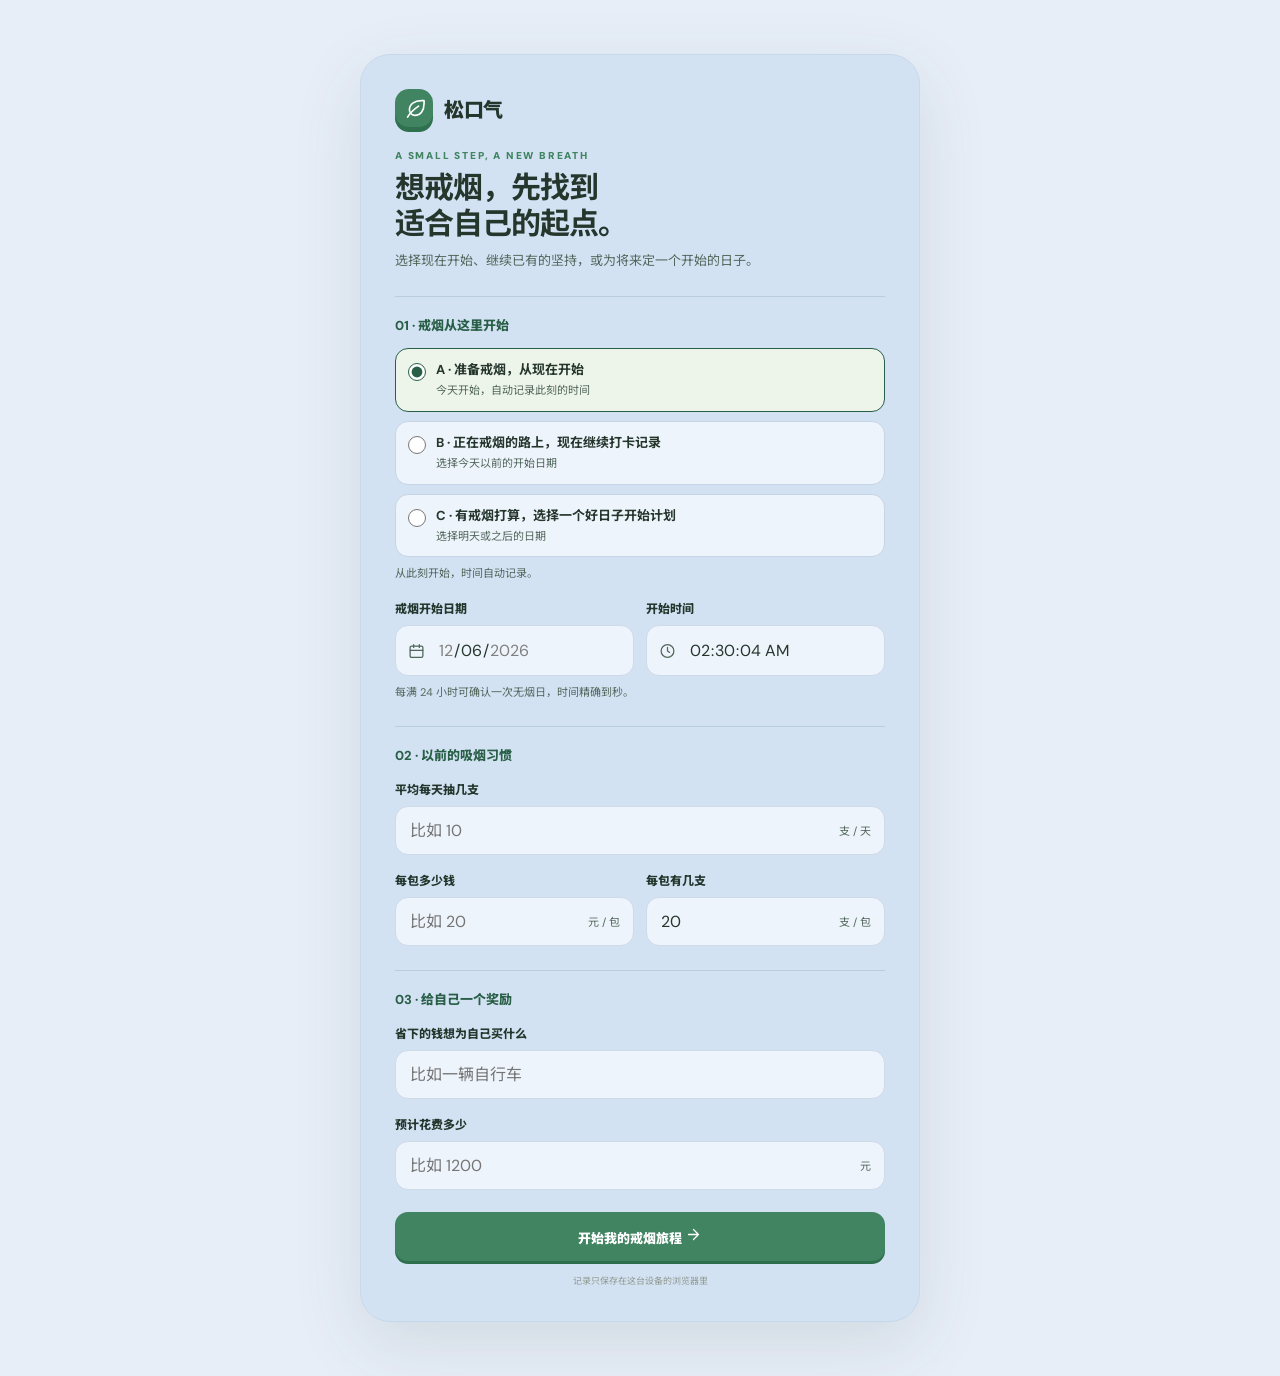
==== commit fb7198aa: "备份 2026-11-08 小程序开发前的网页版本" ====
--- a/index.html
+++ b/index.html
@@ -9,7 +9,8 @@
     <link rel="preconnect" href="https://fonts.googleapis.com" />
     <link rel="preconnect" href="https://fonts.gstatic.com" crossorigin />
     <link href="https://fonts.googleapis.com/css2?family=DM+Sans:wght@400;500;600;700;800&family=Noto+Sans+SC:wght@400;500;600;700;800;900&display=swap" rel="stylesheet" />
-    <link rel="stylesheet" href="styles.css" />
+    <link rel="stylesheet" href="styles.css?v=20261108-rank-home-1" />
+    <link rel="stylesheet" href="home.css?v=20261108-rank-home-1" />
   </head>
   <body>
     <div class="app-shell">
@@ -17,7 +18,9 @@
     </div>
     <div id="toast" class="toast" role="status" aria-live="polite"></div>
     <audio id="coin-drop-sound" preload="auto" src="coin-drop.wav"></audio>
-    <script src="health-milestones.js" defer></script>
-    <script src="app.js" defer></script>
+    <script src="health-milestones.js?v=20261106-health-1" defer></script>
+    <script src="checkin-periods.js?v=20261107-checkin-3" defer></script>
+    <script src="rank-progress.js?v=20261108-rank-1" defer></script>
+    <script src="app.js?v=20261108-rank-home-1" defer></script>
   </body>
 </html>
--- a/styles.css
+++ b/styles.css
@@ -1,10 +1,12 @@
 :root {
   color-scheme: light;
   --ink: #25362d;
-  --muted: #738078;
+  --muted: #52675c;
   --muted-light: #9ba49d;
   --paper: #e7eef8;
   --white: #e4edf8;
+  --card-soft: #d5e5f5;
+  --card-strong: #c9dcf0;
   --green: #408461;
   --green-dark: #285f46;
   --green-soft: #dce8f5;
@@ -21,6 +23,21 @@
   -webkit-font-smoothing: antialiased;
 }
 
+:root[data-theme-tone="dark"] {
+  color-scheme: dark;
+  --ink: #f2f5f2;
+  --muted: #c4d0c9;
+  --muted-light: #aebdb4;
+  --green: #347a59;
+  --green-dark: #b9dfc6;
+  --green-soft: #344d3e;
+  --green-pale: #2c4136;
+  --orange-dark: #ffd0a7;
+  --orange-soft: #59473a;
+  --line: #596961;
+  --shadow: 0 16px 44px rgba(0, 0, 0, .2);
+}
+
 * { box-sizing: border-box; }
 body { margin: 0; min-height: 100vh; color: var(--ink); background: var(--paper); }
 button, input { font: inherit; }
@@ -33,7 +50,7 @@
 .brand { display: flex; align-items: center; gap: 11px; font-weight: 900; font-size: 20px; letter-spacing: -.5px; }
 .brand-mark { width: 38px; height: 38px; border-radius: 14px; display: grid; place-items: center; color: white; background: var(--green); box-shadow: 0 5px 0 #2f704e; }
 .brand-mark svg { width: 22px; height: 22px; }
-.top-pill { display: flex; align-items: center; gap: 8px; border: 1px solid #d8e3f0; background: #d9e7f6; color: var(--muted); padding: 9px 13px; border-radius: 999px; font-size: 12px; font-weight: 700; }
+.top-pill { display: flex; align-items: center; gap: 8px; border: 1px solid var(--card-strong); background: var(--card-soft); color: var(--muted); padding: 9px 13px; border-radius: 999px; font-size: 12px; font-weight: 700; }
 .top-pill svg { width: 15px; height: 15px; color: #df9c3f; }
 .page { padding: 22px 44px 106px; animation: appear .26s ease-out; }
 .page-heading { margin: 5px 0 22px; display: flex; align-items: end; justify-content: space-between; gap: 20px; }
@@ -60,7 +77,7 @@
 .live-counter-wrap strong { display: block; margin-top: 4px; color: var(--green-dark); font-size: 16px; font-variant-numeric: tabular-nums; letter-spacing: .4px; }
 .hero-footer { position: relative; z-index: 1; display: flex; align-items: center; justify-content: space-between; margin-top: 26px; }
 .plan-caption { color: #718276; font-size: 11px; font-weight: 700; }
-.link-button { border: 0; background: none; color: var(--green-dark); font-size: 12px; font-weight: 800; cursor: pointer; padding: 6px 0; }
+.link-button { display: inline-flex; align-items: center; min-height: 44px; border: 0; background: none; color: var(--green-dark); font-size: 12px; font-weight: 800; cursor: pointer; padding: 6px 0; }
 .link-button span { padding-left: 5px; font-size: 15px; }
 .right-stack { display: grid; grid-template-rows: 1fr; }
 .urge-card { min-height: 180px; border-radius: 25px; padding: 22px 23px; display: flex; flex-direction: column; justify-content: space-between; background: var(--green-dark); color: white; box-shadow: 0 13px 29px rgba(38,94,66,.17); position: relative; overflow: hidden; }
@@ -70,17 +87,16 @@
 .urge-action { z-index: 1; position: relative; align-self: start; border: 0; border-radius: 13px; display: inline-flex; align-items: center; gap: 9px; padding: 12px 15px; background: #f3e7bf; color: var(--green-dark); font-size: 12px; font-weight: 900; box-shadow: 0 3px 0 #d5e3c9; cursor: pointer; transition: transform .18s ease, box-shadow .18s ease; }
 .urge-action:hover { transform: translateY(-2px); box-shadow: 0 5px 0 #d5e3c9; }
 .urge-action svg { width: 17px; height: 17px; }
-.mini-stats { border-radius: 22px; background: #cbdced; box-shadow: var(--shadow); border: 1px solid rgba(218,229,241,.8); padding: 17px 20px; display: flex; justify-content: space-between; gap: 12px; }
+.mini-stats { border-radius: 22px; background: var(--card-strong); box-shadow: var(--shadow); border: 1px solid var(--card-soft); padding: 17px 20px; display: flex; justify-content: space-between; gap: 12px; }
 .mini-stat { min-width: 0; }
 .mini-stat + .mini-stat { border-left: 1px solid var(--line); padding-left: 18px; }
 .mini-stat strong { display: block; font-size: 19px; color: var(--ink); letter-spacing: -.6px; }
 .mini-stat span { display: block; margin-top: 3px; color: var(--muted); font-size: 10px; font-weight: 700; }
 .content-grid { display: grid; grid-template-columns: 1fr 1fr; gap: 18px; margin-top: 18px; }
 .card { border-radius: 23px; padding: 21px 23px; background: var(--white); box-shadow: var(--shadow); border: 1px solid rgba(231,237,225,.8); }
-.content-grid > .card:nth-child(odd), .stats-grid > .stat-card:nth-child(odd) { background: #d5e5f5; }
-.content-grid > .card:nth-child(even), .stats-grid > .stat-card:nth-child(even) { background: #c9dcf0; }
-.chart-card { background: #c8dced; }
-.history-card { background: #d5e1f2; }
+.content-grid > .card:nth-child(odd), .stats-grid > .stat-card:nth-child(odd) { background: var(--card-soft); }
+.content-grid > .card:nth-child(even), .stats-grid > .stat-card:nth-child(even) { background: var(--card-strong); }
+.history-card { background: var(--card-soft); }
 .section-title { display: flex; align-items: center; justify-content: space-between; gap: 12px; margin-bottom: 16px; }
 .section-title h2 { font-size: 16px; }
 .section-note { font-size: 10px; color: var(--muted-light); font-weight: 700; }
@@ -113,12 +129,16 @@
 .goal-amount span { color: var(--muted); font-size: 11px; }
 .goal-track { height: 10px; overflow: hidden; border-radius: 99px; background: #e7ecdf; }
 .goal-track span { display: block; height: 100%; border-radius: inherit; background: linear-gradient(90deg, #7eae83, #3e8261); transition: width .25s ease; }
+.goal-complete { margin-top: 15px; padding: 13px 16px; border: 1px solid var(--line); border-left: 4px solid var(--green); border-radius: 12px; background: var(--card-soft); }
+.goal-complete[hidden] { display: none; }
+.goal-complete strong { display: block; color: var(--green-dark); font-size: 14px; }
+.goal-complete p { margin-top: 5px; color: var(--muted); font-size: 12px; line-height: 1.6; }
 .success-tag { color: var(--green-dark); background: #e0eddc; }
 .plan-settings-card .form-field { margin: 15px 0; }
 .goal-settings-title { margin: 26px 0 0; padding-top: 19px; border-top: 1px solid #e5eae0; }
 .save-plan-button { width: 100%; margin: 8px 0 16px; min-height: 46px; }
 .hidden { display: none !important; }
-.primary-button, .secondary-button, .danger-button { border: 0; border-radius: 13px; padding: 11px 16px; cursor: pointer; font-size: 12px; font-weight: 900; transition: transform .16s ease, filter .16s ease; }
+.primary-button, .secondary-button, .danger-button { min-height: 44px; border: 0; border-radius: 13px; padding: 11px 16px; cursor: pointer; font-size: 12px; font-weight: 900; transition: transform .16s ease, filter .16s ease; }
 .primary-button { color: white; background: var(--green); box-shadow: 0 3px 0 #2e704d; }
 .primary-button:hover, .secondary-button:hover, .danger-button:hover { transform: translateY(-1px); filter: brightness(1.025); }
 .secondary-button { background: #edf4e8; color: var(--green-dark); }
@@ -130,17 +150,30 @@
 .day-dot.done { background: var(--green-soft); color: var(--green); }
 .day-dot.today { outline: 2px solid #a7c9a1; outline-offset: 2px; }
 .bottom-nav { position: fixed; z-index: 10; bottom: 24px; left: 50%; transform: translateX(-50%); width: min(510px, calc(100% - 40px)); padding: 8px; border-radius: 20px; display: grid; grid-template-columns: repeat(4, 1fr); background: rgba(231,239,222,.96); border: 1px solid #edf0e7; box-shadow: 0 12px 35px rgba(43,65,48,.13); backdrop-filter: blur(14px); }
-.nav-button { border: 0; background: transparent; color: #929d94; min-height: 50px; border-radius: 14px; display: flex; flex-direction: column; align-items: center; justify-content: center; gap: 4px; font-size: 9px; font-weight: 800; cursor: pointer; transition: background .18s ease,color .18s ease; }
+.nav-button { border: 0; background: transparent; color: #52675c; min-height: 50px; border-radius: 14px; display: flex; flex-direction: column; align-items: center; justify-content: center; gap: 4px; font-size: 11px; font-weight: 800; cursor: pointer; transition: background .18s ease,color .18s ease; }
 .nav-button svg { width: 18px; height: 18px; }
 .nav-button.active { color: var(--green-dark); background: #eef5e9; }
 .nav-button:hover { color: var(--green-dark); }
 .page-heading .secondary-button { flex: 0 0 auto; }
-.stats-grid { display: grid; grid-template-columns: repeat(4, 1fr); gap: 14px; margin-bottom: 17px; }
+.stats-grid { display: grid; grid-template-columns: repeat(4, minmax(0, 1fr)); gap: 14px; margin-bottom: 17px; }
 .stat-card { min-height: 115px; border-radius: 21px; padding: 19px; background: var(--white); box-shadow: var(--shadow); border: 1px solid rgba(231,237,225,.8); }
 .stat-card .stat-label { color: var(--muted); font-size: 11px; font-weight: 700; }
 .stat-card strong { display: block; margin-top: 15px; font-size: 27px; letter-spacing: -1px; }
-.stat-card strong.duration-stat { font-size: 17px; letter-spacing: -.4px; line-height: 1.5; }
+.flower-stat strong { display: flex; align-items: center; gap: 5px; }
+.flower-stat svg { flex: 0 0 auto; }
 .stat-card small { color: var(--muted); font-size: 11px; font-weight: 700; }
+.rule-disclosure { margin-top: 10px; color: var(--green-dark); font-size: 12px; }
+.rule-disclosure summary { display: inline-flex; align-items: center; min-height: 44px; padding: 5px 12px; border: 1px solid rgba(54, 116, 83, .25); border-radius: 999px; background: rgba(255,255,255,.48); color: var(--green-dark); font-weight: 700; line-height: 1.3; cursor: pointer; list-style: none; }
+.rule-disclosure summary::-webkit-details-marker { display: none; }
+.rule-disclosure summary::after { content: '⌄'; margin-left: 7px; font-size: 15px; line-height: 1; transition: transform .18s ease; }
+.rule-disclosure[open] summary::after { transform: rotate(180deg); }
+.rule-disclosure summary:focus-visible { outline: 2px solid var(--green-dark); outline-offset: 2px; }
+.rule-disclosure p { margin: 8px 0 0; color: #365343; font-size: 12px; line-height: 1.65; overflow-wrap: anywhere; }
+.stat-card .rule-disclosure p { font-weight: 400; }
+.home-rule-row { display: grid; grid-template-columns: repeat(3, minmax(0, 1fr)); gap: 9px; margin-top: 12px; }
+.home-rule-row .rule-disclosure { margin: 0; }
+.home-rule-row .rule-disclosure summary { background: rgba(255,255,255,.45); }
+.health-section > .rule-disclosure { margin: -3px 0 15px; }
 .auto-savings-card { display: flex; align-items: center; justify-content: space-between; gap: 24px; margin-bottom: 17px; padding: 22px 30px; background: linear-gradient(115deg, #f9f8ed, #e9f1df); }
 .auto-savings-copy { max-width: 590px; }
 .auto-savings-copy h2 { font-size: 20px; }
@@ -159,7 +192,11 @@
 .health-section .section-note { color: var(--green-dark); white-space: nowrap; }
 .health-section .section-note strong { font-size: 16px; }
 .health-explainer, .health-source-note { color: var(--muted); font-size: 11px; line-height: 1.7; }
-.health-explainer { margin: -5px 0 17px; }
+.health-explainer { margin: -5px 0 12px; }
+.health-timeline { margin-bottom: 14px; padding: 11px 14px; border: 1px solid #d5e4d2; border-radius: 13px; background: #edf5eb; color: var(--green-dark); font-size: 11px; }
+.health-timeline div { display: flex; flex-wrap: wrap; justify-content: space-between; gap: 5px 12px; }
+.health-timeline span { font-variant-numeric: tabular-nums; font-weight: 800; }
+.health-timeline p { margin: 5px 0 0; color: #526b58; line-height: 1.6; }
 .health-next { display: flex; align-items: center; justify-content: space-between; gap: 20px; padding: 20px; border-radius: 18px; background: #dceadb; }
 .health-next-kicker { color: var(--green-dark); font-size: 10px; font-weight: 800; }
 .health-next h3 { margin: 7px 0; font-size: 19px; }
@@ -168,7 +205,7 @@
 .health-next-progress strong { display: block; color: var(--green-dark); font-size: 25px; font-variant-numeric: tabular-nums; }
 .health-next-progress span { color: #526b58; font-size: 10px; }
 .health-filters { display: flex; flex-wrap: wrap; gap: 8px; margin: 20px 0 14px; }
-.health-filters button { min-height: 40px; padding: 8px 12px; border: 1px solid #cddcca; border-radius: 999px; background: #fff; color: var(--green-dark); font-size: 11px; font-weight: 800; cursor: pointer; }
+.health-filters button { min-height: 44px; padding: 8px 12px; border: 1px solid #cddcca; border-radius: 999px; background: #fff; color: var(--green-dark); font-size: 11px; font-weight: 800; cursor: pointer; }
 .health-filters button[aria-pressed="true"] { background: var(--green-dark); border-color: var(--green-dark); color: white; }
 .health-milestone-grid { display: grid; grid-template-columns: repeat(2, minmax(0, 1fr)); gap: 11px; }
 .health-milestone { min-width: 0; padding: 16px; border: 1px solid #dce5d8; border-radius: 16px; background: #fff; }
@@ -179,27 +216,36 @@
 .health-time { margin-bottom: 10px; color: var(--green-dark); font-size: 11px; font-weight: 700; }
 .health-description { min-height: 34px; margin-bottom: 12px; color: #526b58; font-size: 11px; line-height: 1.6; }
 .health-progress-label strong { color: var(--green-dark); font-variant-numeric: tabular-nums; }
-.health-milestone progress { width: 100%; height: 8px; margin: 6px 0; accent-color: var(--green); }
+.health-progress-track { height: 8px; margin: 6px 0; overflow: hidden; border-radius: 99px; background: var(--line); }
+.health-progress-fill { display: block; width: 100%; height: 100%; border-radius: inherit; background: var(--green); transform-origin: left center; }
+.health-motion-choice { display: flex; flex-wrap: wrap; align-items: center; justify-content: space-between; gap: 8px 14px; margin: 0 0 15px; padding: 10px 12px; border-radius: 12px; background: var(--card-soft); color: var(--muted); font-size: 12px; }
+.health-motion-choice button { min-height: 44px; padding: 8px 13px; border: 1px solid var(--line); border-radius: 10px; background: var(--white); color: var(--green-dark); font: inherit; font-weight: 800; cursor: pointer; }
+.health-motion-choice button:focus-visible { outline: 3px solid var(--orange); outline-offset: 2px; }
 .health-remaining { margin: 2px 0 11px; color: var(--muted); font-size: 10px; }
 .health-milestone details { border-top: 1px solid #e5ece2; padding-top: 11px; font-size: 10px; line-height: 1.65; }
 .health-milestone summary { color: var(--green-dark); font-weight: 800; cursor: pointer; }
 .health-milestone details p { color: var(--muted); margin: 9px 0 0; }
 .health-milestone a, .health-source-note a { color: var(--green-dark); }
 .health-source-note { margin: 16px 0 0; }
-.chart-card { min-height: 240px; }
-.chart { height: 145px; display: grid; grid-template-columns: repeat(7, 1fr); align-items: end; gap: 15px; border-bottom: 1px solid var(--line); padding: 0 10px; }
-.chart-column { display: flex; height: 100%; flex-direction: column; justify-content: end; align-items: center; gap: 8px; color: var(--muted-light); font-size: 9px; font-weight: 700; }
-.chart-bar { width: min(35px, 70%); min-height: 7px; border-radius: 9px 9px 4px 4px; background: #cfe3c8; transition: height .3s ease; }
-.chart-bar.today { background: var(--green); }
 .chart-legend { margin-top: 12px; color: var(--muted); font-size: 10px; }
 .history-card { margin-top: 16px; }
+.history-groups { display: grid; grid-template-columns: repeat(2, minmax(0, 1fr)); gap: 14px; }
+.history-group { min-width: 0; padding: 14px 16px; border: 1px solid #c5d6e8; border-radius: 16px; background: rgba(255,255,255,.55); }
+.history-group-heading { display: flex; justify-content: space-between; align-items: baseline; flex-wrap: wrap; gap: 5px 12px; margin-bottom: 5px; }
+.history-group-heading h3 { font-size: 14px; }
+.history-group-heading h3 span { margin-right: 4px; }
+.history-group-heading small, .history-group-empty { color: var(--muted); font-size: 11px; }
+.history-group-empty { margin: 15px 0 2px; }
 .history-row { display: flex; justify-content: space-between; gap: 10px; align-items: center; padding: 12px 0; border-top: 1px solid #f0f2ec; font-size: 12px; }
+.history-group-heading + .history-row { border-top: 0; }
+.history-row > div { min-width: 0; }
 .history-row small { display: block; margin-top: 4px; color: var(--muted); font-size: 10px; }
 .history-tag { padding: 5px 8px; border-radius: 999px; background: var(--orange-soft); color: var(--orange-dark); font-size: 10px; font-weight: 800; }
+.history-group .history-tag { display: inline-flex; align-items: center; gap: 3px; flex: 0 0 auto; white-space: nowrap; }
 .empty-state { text-align: center; padding: 20px 10px; color: var(--muted); font-size: 12px; }
-.buddy-card { border-radius: 28px; padding: 28px; background: linear-gradient(140deg, #cbdff3, #d9e6f5 55%, #c7d9ee); box-shadow: var(--shadow); overflow: hidden; position: relative; }
+.buddy-card { border-radius: 28px; padding: 28px; background: linear-gradient(140deg, var(--card-strong), var(--card-soft) 55%, var(--card-strong)); box-shadow: var(--shadow); overflow: hidden; position: relative; }
 .buddy-card:after { content: ''; position: absolute; width: 180px; height: 180px; border-radius: 50%; right: -50px; top: -72px; background: rgba(255,255,255,.5); }
-.invite-preview { position: relative; z-index: 1; margin: 20px auto 22px; width: min(100%, 400px); border-radius: 22px; padding: 23px; text-align: center; background: #d9e0f2; box-shadow: 0 10px 26px rgba(72,89,118,.11); border: 1px dashed #b8cbe2; }
+.invite-preview { position: relative; z-index: 1; margin: 20px auto 22px; width: min(100%, 400px); border-radius: 22px; padding: 23px; text-align: center; background: var(--white); box-shadow: 0 10px 26px rgba(72,89,118,.11); border: 1px dashed var(--card-strong); }
 .invite-art { width: 72px; height: 72px; margin: 0 auto 15px; display: grid; place-items: center; border-radius: 25px; color: var(--green); background: var(--green-soft); }
 .invite-art svg { width: 38px; height: 38px; }
 .invite-preview h2 { font-size: 21px; }
@@ -209,34 +255,70 @@
 .invite-stat span { display: block; margin-top: 2px; color: var(--muted); font-size: 9px; }
 .centered-actions { position: relative; z-index: 1; text-align: center; }
 .centered-actions p { margin: 12px auto 0; color: #867e6e; font-size: 10px; }
-.settings-list { overflow: hidden; padding: 0; background: #d2e1f1; }
+.settings-list { overflow: hidden; padding: 0; background: var(--card-soft); }
 .setting-row { display: flex; align-items: center; justify-content: space-between; gap: 18px; padding: 20px 23px; border-bottom: 1px solid #eff1eb; }
 .setting-row:last-child { border-bottom: 0; }
 .background-setting { padding: 0; }
+.modal:has(.background-picker) { width: min(100%, 560px); background: #fbfcfa; }
+.palette-tone-switch { display: grid; grid-template-columns: repeat(2, minmax(0, 1fr)); gap: 7px; margin-top: 18px; padding: 5px; border-radius: 14px; background: #eaf0ea; }
+.palette-tone-switch button { min-height: 44px; border: 0; border-radius: 10px; background: transparent; color: #3f5e4b; font-size: 13px; font-weight: 800; cursor: pointer; }
+.palette-tone-switch button[aria-pressed="true"] { background: #fff; color: #285f46; box-shadow: 0 2px 9px rgba(29,62,39,.11); }
+[data-tone-panel][hidden] { display: none; }
 .background-options { display: grid; grid-template-columns: repeat(2, minmax(0, 1fr)); gap: 10px; margin-top: 18px; }
-.background-choice { display: flex; align-items: center; gap: 10px; min-height: 52px; padding: 9px 12px; border: 1px solid #d9e2ed; border-radius: 14px; background: #e8eff8; color: var(--ink); font-size: 12px; font-weight: 800; cursor: pointer; text-align: left; }
-.background-choice:hover { filter: brightness(.98); }
-.background-choice.selected { border-color: var(--green); box-shadow: inset 0 0 0 1px var(--green); }
-.background-swatch { width: 25px; height: 25px; flex: 0 0 25px; border-radius: 9px; background: var(--swatch); border: 1px solid rgba(36,54,45,.12); }
-.background-check { margin-left: auto; color: var(--green-dark); }
+.background-group-title { margin: 21px 0 -7px; color: #3f5e4b; font-size: 12px; font-weight: 800; }
+.background-picker { color: #25362d; }
+.background-picker .eyebrow { color: #408461; }
+.background-picker > p:not(.eyebrow) { color: #52675c; }
+.modal-backdrop:has(.background-picker) { background: rgba(33,47,37,.24); }
+.background-picker-actions { position: sticky; bottom: -25px; display: grid; gap: 5px; margin: 18px -25px -25px; padding: 12px 25px 18px; border-top: 1px solid #dbe5dc; background: #fbfcfa; }
+.background-picker-actions .background-preview-status { margin: 0 0 4px; color: #3f5e4b; font-size: 12px; font-weight: 700; }
+.background-picker-actions .primary-button { min-height: 44px; }
+.background-picker-actions .link-button { justify-content: center; min-height: 44px; color: #285f46; }
+.background-choice { display: flex; align-items: center; gap: 11px; min-width: 0; min-height: 66px; padding: 9px 12px; border: 1px solid #d5dfd8; border-radius: 15px; background: #fff; color: var(--ink); cursor: pointer; text-align: left; transition: border-color .16s ease, background-color .16s ease, box-shadow .16s ease; }
+.background-choice { color: #25362d; }
+.background-choice:hover { border-color: #91ad99; background: #f7faf6; }
+.background-choice.selected { border-color: var(--green-dark); background: #f1f7f1; box-shadow: inset 0 0 0 1px var(--green-dark); }
+:root[data-theme-tone="dark"] .background-choice.selected { border-color: #347a59; box-shadow: inset 0 0 0 1px #347a59; }
+:root[data-theme-tone="dark"] .background-choice:focus-visible { outline-color: #347a59; }
+.background-choice:focus-visible { outline: 3px solid var(--green-dark); outline-offset: 2px; }
+.background-swatch { position: relative; width: 46px; height: 46px; flex: 0 0 46px; overflow: hidden; border-radius: 12px; background: var(--swatch); border: 1px solid rgba(36,54,45,.16); box-shadow: inset 0 0 0 2px rgba(255,255,255,.55); }
+.background-swatch::before { content: ''; position: absolute; left: 8px; right: 8px; top: 10px; height: 11px; border-radius: 4px; background: var(--swatch-card); }
+.background-swatch::after { content: ''; position: absolute; left: 8px; right: 14px; bottom: 9px; height: 11px; border-radius: 4px; background: var(--swatch-deep); }
+.background-choice-copy { display: grid; min-width: 0; gap: 3px; }
+.background-choice-copy strong { font-size: 13px; line-height: 1.25; }
+.background-choice-copy small { color: #52675c; font-size: 11px; line-height: 1.25; }
+.background-check { flex: 0 0 19px; margin-left: auto; color: var(--green-dark); font-size: 17px; font-weight: 800; text-align: center; }
+:root[data-theme-tone="dark"] .background-check { color: #285f46; }
+@media (max-width: 520px) { .background-options { grid-template-columns: 1fr; } }
 .setting-info strong { display: block; font-size: 13px; }
 .setting-info small { display: block; color: var(--muted); font-size: 10px; margin-top: 5px; }
-.switch { appearance: none; width: 46px; height: 27px; flex: 0 0 46px; border-radius: 99px; background: #dce3d9; position: relative; cursor: pointer; transition: background .2s ease; }
-.switch:after { content: ''; width: 21px; height: 21px; position: absolute; left: 3px; top: 3px; border-radius: 50%; background: white; box-shadow: 0 2px 4px rgba(30,45,34,.16); transition: transform .2s ease; }
-.switch:checked { background: var(--green); }
-.switch:checked:after { transform: translateX(19px); }
+.setting-coming-soon { flex: 0 0 auto; border-radius: 999px; background: var(--card-strong); color: var(--muted); padding: 8px 11px; font-size: 12px; font-weight: 700; }
 input[type="time"], input[type="date"], input[type="number"] { border: 1px solid #e5eae0; background: #fbfcf8; border-radius: 12px; padding: 10px 11px; color: var(--ink); font-size: 13px; min-width: 0; }
 select { width: 100%; min-height: 44px; border: 1px solid #e5eae0; background: #fbfcf8; border-radius: 12px; padding: 10px 11px; color: var(--ink); font-size: 13px; }
 .setting-row input[type="time"] { width: 112px; }
 .subtle-copy { padding: 20px 23px; color: var(--muted); font-size: 11px; line-height: 1.8; }
-.record-bar { margin-top: 18px; display: flex; align-items: center; justify-content: space-between; gap: 14px; padding: 17px 19px; border-radius: 19px; background: #d4e1f1; border: 1px solid #c3d4e7; }
+.record-bar { margin-top: 18px; display: flex; align-items: center; justify-content: space-between; gap: 14px; padding: 17px 19px; border-radius: 19px; background: var(--card-soft); border: 1px solid var(--card-strong); }
 .record-bar p { margin: 0; color: #866f5c; font-size: 11px; line-height: 1.65; }
 .record-bar .danger-button { flex: 0 0 auto; }
 .onboarding-wrap { min-height: calc(100vh - 48px); display: grid; place-items: center; padding: 30px 16px; }
-.onboarding { width: min(100%, 500px); border-radius: 30px; padding: 34px; background: #d3e2f3; box-shadow: 0 22px 70px rgba(51,78,54,.12); border: 1px solid #c8d8eb; }
-.onboarding .brand { margin-bottom: 31px; }
+.onboarding { width: min(100%, 560px); border-radius: 30px; padding: 34px; background: #d3e2f3; box-shadow: 0 22px 70px rgba(51,78,54,.12); border: 1px solid #c8d8eb; }
+.onboarding .brand { margin-bottom: 22px; }
 .onboarding h1 { font-size: 30px; }
 .onboarding .subtitle { margin-bottom: 24px; }
+.onboarding-section-title { margin-top: 24px; padding-top: 18px; border-top: 1px solid #b9cde1; color: var(--green-dark); font-size: 13px; font-weight: 800; }
+.start-mode-options { display: grid; gap: 9px; margin: 14px 0 0; padding: 0; border: 0; }
+.start-mode-option { display: flex; align-items: flex-start; gap: 10px; min-height: 58px; padding: 12px; border: 1px solid #c5d5e5; border-radius: 13px; background: #eef4fb; cursor: pointer; }
+.start-mode-option:has(input:checked) { border-color: var(--green-dark); background: #edf4e9; }
+.start-mode-option:focus-within { outline: 2px solid var(--green-dark); outline-offset: 2px; }
+.start-mode-option input { flex: none; width: 18px; height: 18px; margin: 2px 0 0; accent-color: var(--green-dark); }
+.start-mode-option strong, .start-mode-option small { display: block; line-height: 1.45; }
+.start-mode-option strong { font-size: 13px; }
+.start-mode-option small { margin-top: 3px; color: var(--muted); font-size: 11px; }
+.onboarding-field-grid { display: grid; grid-template-columns: repeat(2, minmax(0, 1fr)); gap: 12px; }
+.onboarding .form-field > span { font-size: 12px; }
+.onboarding .input-wrap input { min-height: 46px; background: #eef4fb; font-size: 16px; }
+.onboarding .form-help { font-size: 11px; }
+@media (max-width: 520px) { .onboarding-field-grid { grid-template-columns: 1fr; gap: 0; } }
 .form-field { display: block; margin-top: 16px; }
 .form-field > span { display: block; margin-bottom: 8px; font-size: 11px; font-weight: 800; }
 .input-wrap { position: relative; }
@@ -246,6 +328,8 @@
 .input-wrap em { position: absolute; right: 14px; top: 50%; transform: translateY(-50%); color: var(--muted); font-size: 11px; font-style: normal; }
 .optional { margin-left: 5px; color: #97a198; font-size: 9px; font-weight: 600; }
 .form-help { margin: 8px 0 0; color: var(--muted); font-size: 10px; line-height: 1.6; }
+.field-error { margin: 7px 0 0; color: #a4372b; font-size: 12px; line-height: 1.5; font-weight: 700; }
+[aria-invalid="true"] { border-color: #a4372b !important; }
 .onboarding .primary-button { width: 100%; margin-top: 22px; padding: 14px; font-size: 13px; }
 .privacy-note { margin: 13px 0 0; text-align: center; color: #929a91; font-size: 9px; }
 .urge-page { text-align: center; max-width: 650px; margin: 0 auto; }
@@ -272,21 +356,111 @@
 .modal p { color: var(--muted); font-size: 12px; line-height: 1.7; }
 .modal-actions { display: grid; gap: 9px; margin-top: 18px; }
 .modal-actions button { width: 100%; padding: 13px; }
-.win-preview { display: grid; grid-template-columns: 1fr auto; gap: 4px 12px; align-items: baseline; margin-top: 17px; padding: 14px 16px; border-radius: 15px; background: #e6f0df; }
-.win-preview span { color: var(--green-dark); font-size: 12px; font-weight: 800; }
-.win-preview strong { color: var(--green-dark); font-size: 22px; font-variant-numeric: tabular-nums; }
-.win-preview small { grid-column: 1 / -1; color: var(--muted); font-size: 10px; }
-.modal-close { float: right; border: 0; background: #f2f4ee; color: var(--muted); width: 30px; height: 30px; border-radius: 50%; cursor: pointer; font-size: 19px; line-height: 1; }
+.modal p.win-encouragement { margin: 17px 0 0; padding: 14px 16px; border-radius: 15px; background: #e6f0df; color: var(--green-dark); font-size: 13px; font-weight: 800; }
+.modal-close { float: right; border: 0; background: #f2f4ee; color: var(--muted); width: 44px; height: 44px; border-radius: 50%; cursor: pointer; font-size: 21px; line-height: 1; }
 .toast { position: fixed; z-index: 50; left: 50%; bottom: 100px; transform: translate(-50%, 12px); opacity: 0; background: #2b4334; color: white; padding: 11px 16px; border-radius: 12px; box-shadow: 0 8px 24px rgba(24,49,30,.2); font-size: 12px; font-weight: 700; pointer-events: none; transition: opacity .2s, transform .2s; white-space: nowrap; }
 .toast.show { opacity: 1; transform: translate(-50%, 0); }
+.toast.reward-toast { display: flex; align-items: center; gap: 8px; max-width: calc(100vw - 32px); white-space: normal; }
+.toast.reward-toast svg { flex: 0 0 auto; }
+.gap-notice { display: flex; align-items: center; flex-wrap: wrap; gap: 5px 12px; padding: 14px 16px; border: 1px solid #d4bf8f; border-radius: 16px; background: #fff5dd; color: #604a22; font-size: 13px; line-height: 1.5; }
+.gap-notice strong { font-size: 14px; }
+.gap-notice span { flex: 1 1 250px; }
+.gap-notice a { display: inline-flex; align-items: center; min-height: 44px; color: #604a22; font-weight: 800; text-decoration: underline; }
+:root[data-theme-tone="dark"] .card,
+:root[data-theme-tone="dark"] .stat-card { border-color: var(--line); }
+:root[data-theme-tone="dark"] .eyebrow { color: #a5d4b3; }
+:root[data-theme-tone="dark"] .rule-disclosure summary { background: rgba(255,255,255,.08); border-color: var(--line); }
+:root[data-theme-tone="dark"] .rule-disclosure p { color: var(--muted); }
+:root[data-theme-tone="dark"] .auto-savings-card { background: var(--card-soft); }
+:root[data-theme-tone="dark"] .auto-savings-copy > p:not(.eyebrow) { color: var(--muted); }
+:root[data-theme-tone="dark"] .money-orbit { background: var(--card-strong); }
+:root[data-theme-tone="dark"] .money-orbit-core { background: var(--white); }
+:root[data-theme-tone="dark"] .urge-card { background: #286348; }
+:root[data-theme-tone="dark"] .urge-action { color: #244a36; }
+:root[data-theme-tone="dark"] .health-section { background: var(--white); }
+:root[data-theme-tone="dark"] .health-timeline,
+:root[data-theme-tone="dark"] .health-next,
+:root[data-theme-tone="dark"] .health-milestone,
+:root[data-theme-tone="dark"] .health-milestone.reached { background: var(--card-soft); border-color: var(--line); }
+:root[data-theme-tone="dark"] .health-timeline p,
+:root[data-theme-tone="dark"] .health-next p,
+:root[data-theme-tone="dark"] .health-next-progress span,
+:root[data-theme-tone="dark"] .health-description { color: var(--muted); }
+:root[data-theme-tone="dark"] .health-filters button { background: var(--card-soft); border-color: var(--line); }
+:root[data-theme-tone="dark"] .health-filters button[aria-pressed="true"] { background: var(--green); border-color: var(--green); color: white; }
+:root[data-theme-tone="dark"] .health-milestone details { border-color: var(--line); }
+:root[data-theme-tone="dark"] .health-motion-choice button { color: #a5d4b3; }
+:root[data-theme-tone="dark"] .history-group { background: rgba(255,255,255,.04); border-color: var(--line); }
+:root[data-theme-tone="dark"] .history-row,
+:root[data-theme-tone="dark"] .setting-row { border-color: var(--line); }
+:root[data-theme-tone="dark"] .secondary-button { background: var(--card-strong); color: var(--ink); }
+:root[data-theme-tone="dark"] .bottom-nav { background: var(--white); border-color: var(--line); }
+:root[data-theme-tone="dark"] .nav-button { color: var(--muted); }
+:root[data-theme-tone="dark"] .nav-button.active { background: var(--card-strong); color: var(--ink); }
+:root[data-theme-tone="dark"] .modal-backdrop { background: rgba(0,0,0,.62); }
+:root[data-theme-tone="dark"] .modal-backdrop:has(.background-picker) { background: rgba(0,0,0,.38); }
+:root[data-theme-tone="dark"] .modal-close { background: var(--card-strong); color: var(--ink); }
+:root[data-theme-tone="dark"] input[type="time"],
+:root[data-theme-tone="dark"] input[type="date"],
+:root[data-theme-tone="dark"] input[type="number"],
+:root[data-theme-tone="dark"] input[type="text"],
+:root[data-theme-tone="dark"] select { background: var(--card-strong); border-color: var(--line); color: var(--ink); }
+:root[data-theme-tone="dark"] .modal:has(.background-picker) { color-scheme: light; }
+:root[data-theme-tone="dark"] .modal:has(.background-picker) .modal-close { background: #e8eee8; color: #25362d; }
+:root[data-theme-tone="dark"] .wins-card,
+:root[data-theme-tone="dark"] .savings-goal-card { background: var(--white); }
+:root[data-theme-tone="dark"] .wins-card .mini-stats { background: var(--card-soft); border-color: var(--line); }
+:root[data-theme-tone="dark"] .goal-track { background: var(--card-strong); }
+:root[data-theme-tone="dark"] .start-mode-option:has(input:checked) { background: var(--card-strong); }
+:root[data-theme-tone="dark"] .time-chip { background: var(--card-strong); }
+:root[data-theme-tone="dark"] .gap-notice { background: var(--card-strong); border-color: #a68c58; color: var(--ink); }
+:root[data-theme-tone="dark"] .gap-notice a { color: #e8d49d; }
+:root[data-theme-tone="dark"] .record-bar p { color: var(--muted); }
+:root[data-theme-tone="dark"] .breath-card { background: var(--card-soft); border: 1px solid var(--line); }
+:root[data-theme-tone="dark"] .breath-ring { background: var(--card-strong); }
+:root[data-theme-tone="dark"] .breath-caption { color: var(--muted); }
+:root[data-theme-tone="dark"] .modal p.win-encouragement { background: var(--card-strong); color: var(--ink); }
+:root[data-theme-tone="dark"] .modal:has(.background-picker) .eyebrow { color: #408461; }
+:root[data-theme-tone="dark"] .field-error { color: #ffc0b9; }
 .time-chip { display: inline-flex; align-items: center; gap: 6px; color: var(--green-dark); background: #eaf3e5; border-radius: 99px; padding: 7px 10px; font-size: 10px; font-weight: 800; }
 .time-chip svg { width: 13px; height: 13px; }
+.rank-section { margin-bottom: 18px; }
+.rank-setting-note { margin: 0 0 16px; color: var(--muted); font-size: 12px; line-height: 1.6; }
+.rank-route-options { display: grid; grid-template-columns: repeat(2, minmax(0, 1fr)); gap: 10px; margin: 0; padding: 0; border: 0; }
+.rank-route-option { display: flex; align-items: center; gap: 12px; min-height: 74px; padding: 13px 15px; border: 1px solid var(--line); border-radius: 14px; background: var(--card-soft); cursor: pointer; }
+.rank-route-option:has(input:checked) { border-color: var(--green); background: var(--card-strong); }
+.rank-route-option:focus-within, .rank-path summary:focus-visible { outline: 3px solid var(--orange); outline-offset: 3px; }
+.rank-route-option input { flex: 0 0 auto; width: 18px; height: 18px; margin: 0; accent-color: var(--green-dark); }
+.rank-route-option strong, .rank-route-option small { display: block; line-height: 1.5; }
+.rank-route-option strong { color: var(--ink); font-size: 13px; }
+.rank-route-option small { color: var(--muted); font-size: 11px; }
+.rank-summary { display: grid; grid-template-columns: repeat(2, minmax(0, 1fr)); gap: 10px; }
+.rank-summary > div { min-width: 0; padding: 17px; border: 1px solid var(--line); border-radius: 16px; background: var(--card-soft); }
+.rank-summary > div:first-child { background: var(--card-strong); }
+.rank-summary span, .rank-summary small { display: block; color: var(--muted); font-size: 12px; line-height: 1.5; }
+.rank-summary strong { display: block; margin: 5px 0; color: var(--ink); font-size: 22px; line-height: 1.3; }
+.rank-summary-next strong { font-size: 17px; }
+.rank-progress-label { display: flex; justify-content: space-between; gap: 8px; margin-top: 16px; color: var(--muted); font-size: 12px; }
+.rank-progress-label strong { color: var(--ink); }
+.rank-section progress { width: 100%; height: 10px; margin: 8px 0 0; accent-color: var(--green); }
+.rank-explainer { margin-top: 10px; color: var(--muted); font-size: 12px; line-height: 1.6; }
+.rank-path { margin-top: 15px; border-top: 1px solid var(--line); }
+.rank-path summary { display: flex; align-items: center; min-height: 44px; color: var(--green-dark); font-size: 13px; font-weight: 700; cursor: pointer; }
+.rank-path ol { display: grid; gap: 8px; padding: 0; margin: 8px 0 0; list-style: none; }
+.rank-tier { display: flex; align-items: flex-start; gap: 12px; padding: 11px 12px; border: 1px solid var(--line); border-radius: 12px; background: var(--card-soft); }
+.rank-tier.current { border-color: var(--green); }
+.rank-tier > strong { min-width: 64px; color: var(--ink); font-size: 13px; }
+.rank-tier > span { display: flex; flex-wrap: wrap; gap: 6px; }
+.rank-stage { padding: 4px 7px; border-radius: 6px; background: var(--white); color: var(--muted); font-size: 11px; white-space: nowrap; }
+.rank-stage.current { background: var(--green-dark); color: #fff; }
+:root[data-theme-tone="dark"] .rank-path summary { color: #a5d4b3; }
 .sr-only { position: absolute; width: 1px; height: 1px; padding: 0; margin: -1px; overflow: hidden; clip: rect(0,0,0,0); white-space: nowrap; border: 0; }
 @keyframes appear { from { opacity: 0; transform: translateY(4px); } to { opacity: 1; transform: translateY(0); } }
 @keyframes fade { from { opacity: 0; } to { opacity: 1; } }
 @keyframes rise { from { opacity: 0; transform: translateY(8px) scale(.98); } to { opacity: 1; transform: translateY(0) scale(1); } }
 @keyframes breathe { 0%, 100% { transform: scale(.96); } 50% { transform: scale(1.06); } }
 @media (max-width: 760px) {
+  .history-groups { grid-template-columns: 1fr; }
   .app-shell { padding: 0; }
   .app { min-height: 100vh; }
   .topbar { height: 68px; padding: 0 20px; }
@@ -317,7 +491,7 @@
   .stats-grid { grid-template-columns: repeat(2, minmax(0, 1fr)); }
   .stat-card { padding: 13px; min-height: 98px; }
   .stat-card strong { font-size: 22px; margin-top: 12px; }
-  .stat-card strong.duration-stat { font-size: 14px; }
+  .home-rule-row { grid-template-columns: 1fr; }
   .auto-savings-card { padding: 20px; }
   .money-orbit { width: 156px; height: 156px; flex-basis: 156px; }
   .money-orbit-core { width: 130px; height: 130px; }
@@ -327,8 +501,9 @@
   .health-next-progress strong { font-size: 20px; }
   .health-section .section-title { align-items: flex-start; }
   .health-section .section-note { margin-top: 6px; }
-  .chart { gap: 7px; padding: 0; }
-  .chart-bar { width: 65%; }
+  .rank-summary { grid-template-columns: 1fr; }
+  .rank-route-options { grid-template-columns: 1fr; }
+  .rank-tier { flex-direction: column; gap: 7px; }
   .bottom-nav { bottom: max(12px, env(safe-area-inset-bottom)); width: calc(100% - 24px); }
   .page-heading { align-items: start; }
   .page-heading h1 { font-size: 28px; }
@@ -351,7 +526,9 @@
   .health-filters button { flex: 1 1 calc(50% - 8px); }
   .wins-card .mini-stats { flex-direction: column; gap: 8px; }
   .mini-stat + .mini-stat { padding: 8px 0 0; border-left: 0; border-top: 1px solid var(--line); }
+  .onboarding-wrap { padding: 18px 10px; }
   .onboarding { padding: 25px 21px; }
+  .onboarding h1 { font-size: 25px; }
   .urge-steps { grid-template-columns: 1fr; }
   .urge-buttons { grid-template-columns: 1fr; }
 }
@@ -359,3 +536,14 @@
   *, *::before, *::after { scroll-behavior: auto !important; animation-duration: .01ms !important; animation-iteration-count: 1 !important; transition-duration: .01ms !important; }
   .money-orbit::before { animation: none; }
 }
+@media (max-width: 760px) {
+  .subtitle, .chart-legend, .health-explainer, .health-source-note, .auto-savings-copy > p:not(.eyebrow) { font-size: 13px; }
+  .stat-card .stat-label, .stat-card small, .setting-info strong, .form-field > span, .history-row, .background-choice-copy strong { font-size: 13px; }
+  .setting-info small, .subtle-copy, .history-row small, .rule-disclosure, .rule-disclosure p, .form-help, .privacy-note { font-size: 12px; }
+  .section-note, .health-milestone-top, .health-progress-label, .health-time, .health-description,
+  .health-remaining, .history-group-heading small, .background-choice-copy small,
+  .input-wrap em, .optional, .breath-caption, .breath-subtitle, .urge-step span, .urge-step strong,
+  .urge-step small, .record-bar p, .time-chip { font-size: 12px; }
+  .nav-button, .health-filters button { font-size: 12px; }
+  input[type="time"], input[type="date"], input[type="number"], select, .input-wrap input { font-size: 16px; }
+}
--- a/home.css
+++ b/home.css
@@ -0,0 +1,261 @@
+/* Today's home: progress, coping, and daily record in one reading order. */
+.home-ui {
+  --home-ink: #243f34;
+  --home-muted: #596e61;
+  --home-green: #315e46;
+  --home-line: #dfe7dc;
+  --home-surface: #fffefa;
+  color: var(--home-ink);
+  max-width: 1100px;
+}
+.home-ui .topbar { height: 82px; padding: 0 36px; }
+.home-ui .brand { gap: 10px; font-size: 21px; letter-spacing: 1px; }
+.home-ui .brand-mark { background: var(--home-green); border-radius: 50%; box-shadow: none; width: 36px; height: 36px; }
+.home-ui .top-pill { background: transparent; border: 0; color: var(--home-muted); font-size: 12px; font-weight: 500; padding-right: 0; }
+.home-ui .top-pill svg { color: #93692e; }
+.home-ui .home-page { padding: 20px 36px 40px; }
+.home-ui .home-heading { align-items: center; margin: 0 0 28px; }
+.home-ui .eyebrow { color: var(--home-muted); font-size: 10px; font-weight: 600; letter-spacing: 2px; }
+.home-ui h1 { font-size: 34px; font-weight: 600; line-height: 1.4; letter-spacing: -1px; }
+.home-ui .subtitle { margin-top: 8px; color: var(--home-muted); font-size: 13px; }
+.home-status { display: flex; align-items: center; gap: 6px; padding: 9px 12px; border: 1px solid #c7d5c3; border-radius: 30px; color: var(--home-green); font-size: 12px; white-space: nowrap; }
+.home-flow { display: grid; gap: 28px; max-width: 820px; margin: 0 auto; }
+.home-section-heading { display: flex; align-items: center; gap: 12px; margin-bottom: 13px; }
+.home-section-index { display: grid; place-items: center; width: 31px; height: 31px; flex: 0 0 31px; border-radius: 10px; background: #e8efe2; color: var(--home-green); font-size: 11px; font-weight: 700; }
+.home-section-heading h2 { font-size: 18px; line-height: 1.35; font-weight: 650; }
+.home-section-heading p { color: var(--home-muted); font-size: 12px; margin-top: 3px; }
+.home-progress { padding: 24px 28px; border-radius: 24px; background: #eef3e6; border: 1px solid #d8e3cd; overflow: hidden; }
+.home-progress-top { display: flex; justify-content: flex-end; align-items: center; gap: 12px; font-size: 13px; font-weight: 600; }
+.home-plan { color: var(--home-muted); font-size: 11px; border: 1px solid #cbd8c1; border-radius: 30px; padding: 6px 10px; white-space: nowrap; font-weight: 400; }
+.home-rank { display: grid; grid-template-columns: minmax(0, 1fr) minmax(0, 1.15fr); gap: 14px; margin-top: 15px; padding: 16px 18px; border: 1px solid #d8ddcd; border-radius: 16px; background: #fffdf7; }
+.home-rank > div { min-width: 0; }
+.home-rank-next { padding-left: 14px; border-left: 1px solid #d8ddcd; }
+.home-rank span, .home-rank small { display: block; color: var(--home-muted); font-size: 12px; line-height: 1.5; }
+.home-rank strong { display: block; margin: 3px 0; color: var(--home-green); font-size: 20px; line-height: 1.3; font-weight: 700; }
+.home-rank-next strong { color: var(--home-ink); font-size: 17px; }
+.home-progress-main { display: flex; justify-content: space-between; align-items: center; min-height: 210px; gap: 28px; position: relative; }
+.home-progress-stats { flex: 1; display: grid; grid-template-columns: repeat(2, minmax(0, 1fr)); gap: 22px; }
+.home-metric { min-width: 0; }
+.home-metric > span { color: var(--home-muted); font-size: 12px; font-weight: 600; }
+.home-metric > div { display: flex; align-items: baseline; gap: 7px; margin-top: 9px; }
+.home-metric strong { color: var(--home-green); font-size: clamp(42px, 5vw, 64px); font-weight: 600; line-height: 1; letter-spacing: -2px; font-variant-numeric: tabular-nums; }
+.home-metric em { color: var(--home-muted); font-size: 14px; font-style: normal; }
+.home-metric .home-quit-time { display: block; margin-top: 8px; color: var(--home-green); font-size: 14px; font-weight: 600; font-variant-numeric: tabular-nums; white-space: nowrap; }
+.home-metric small { display: block; margin-top: 10px; color: var(--home-muted); font-size: 11px; line-height: 1.5; }
+.home-money-orbit { margin: 8px 0; background: #f2d8dc; box-shadow: 0 10px 25px rgba(155, 37, 52, .12); }
+.home-money-orbit::before { background: #f2d8dc; animation: none; }
+.home-progress-ring { position: absolute; inset: 0; width: 100%; height: 100%; transform: rotate(-90deg); pointer-events: none; }
+.home-progress-ring circle { fill: none; stroke: #cc3748; stroke-width: 12; }
+.home-money-orbit .money-orbit-core { background: #fff9f8; }
+.home-money-orbit .money-orbit-core strong { color: #9b2534; }
+.home-money-orbit .money-orbit-core span { font-weight: 600; }
+.home-clock { display: flex; flex-wrap: wrap; align-items: center; gap: 7px; padding: 12px 0; border-top: 1px solid #d7e2cd; color: var(--home-muted); font-size: 11px; }
+.home-clock strong { margin-left: auto; color: var(--home-green); font-size: 14px; font-weight: 600; font-variant-numeric: tabular-nums; }
+.home-progress-footer { display: flex; align-items: center; justify-content: space-between; gap: 18px; border-top: 1px solid #d7e2cd; padding-top: 13px; }
+.home-progress-footer > span { color: var(--home-muted); font-size: 11px; line-height: 1.5; }
+.home-ui button { touch-action: manipulation; }
+.home-ui .primary-button, .home-ui .secondary-button, .home-ui .danger-button, .home-ui .link-button, .home-ui .urge-action { min-height: 44px; font-size: 13px; font-weight: 600; box-shadow: none; }
+.home-ui .primary-button { background: var(--home-green); border-radius: 12px; display: inline-flex; align-items: center; justify-content: center; gap: 7px; }
+.home-ui .link-button { display: inline-flex; align-items: center; gap: 8px; color: var(--home-green); padding: 8px 2px; }
+.home-ui button:active { filter: brightness(.94); transform: none; }
+.home-ui button:focus-visible { outline: 3px solid #7b653a; outline-offset: 4px; }
+.home-coping, .home-daily { background: var(--home-surface); border: 1px solid var(--home-line); border-radius: 22px; overflow: hidden; }
+.home-daily { background: var(--card-soft); border-color: var(--card-strong); }
+.home-coping-actions { display: grid; grid-template-columns: 1fr 1fr; }
+.home-help, .home-win-action { display: flex; flex-direction: column; align-items: flex-start; gap: 7px; padding: 22px; min-width: 0; }
+.home-help { background: #f8edda; border-right: 1px solid #ead8bd; }
+.home-action-icon { display: grid; place-items: center; width: 36px; height: 36px; border-radius: 50%; background: #efe0c4; color: #80613a; margin-bottom: 4px; }
+.home-win-action .home-action-icon { background: #e8efe2; color: var(--home-green); }
+.home-coping h3 { font-size: 17px; font-weight: 600; }
+.home-coping-actions p { color: var(--home-muted); font-size: 12px; line-height: 1.6; }
+.home-help .urge-action, .home-win-action .primary-button { margin-top: 11px; width: 100%; }
+.home-help .urge-action { display: flex; align-items: center; justify-content: center; gap: 8px; background: #fffaf1; border: 1px solid #c6b18f; color: #5d4b30; border-radius: 12px; padding: 10px 14px; }
+.home-wins { display: flex; align-items: center; gap: 20px; padding: 17px 22px; border-top: 1px solid var(--home-line); }
+.home-wins-summary { display: flex; gap: 22px; flex: 0 0 auto; }
+.home-wins-summary > div { display: flex; flex-direction: column; gap: 3px; }
+.home-wins-summary strong { font-size: 24px; line-height: 1; font-weight: 600; font-variant-numeric: tabular-nums; }
+.home-wins-summary small { font-size: 11px; font-weight: 400; margin-left: 3px; }
+.home-wins-summary span, .home-wins-note { color: var(--home-muted); font-size: 11px; line-height: 1.6; }
+.home-wins-note { margin-left: auto; max-width: 200px; }
+.home-ui .win-entries { flex: 1; border-top: 0; border-left: 1px solid var(--home-line); padding-left: 18px; }
+.home-ui .win-entry { padding: 6px 0; }
+.home-ui .win-entry strong { font-size: 12px; font-weight: 500; }
+.home-ui .win-entry small { color: var(--home-muted); font-size: 11px; }
+.home-checkin, .home-month { padding: 20px 22px; }
+.home-month, .home-lapse { border-top: 1px solid var(--home-line); }
+.home-daily .home-month, .home-daily .home-lapse { border-color: #bfd3e6; }
+.home-daily-label { color: var(--home-green); font-size: 12px; font-weight: 600; margin-bottom: 13px; }
+.home-daily .home-daily-label { color: #285579; }
+.home-daily-label span { color: var(--home-muted); font-size: 11px; font-weight: 400; margin-left: 7px; }
+.cycle-summary { display: flex; justify-content: space-between; align-items: baseline; flex-wrap: wrap; gap: 5px 12px; }
+.cycle-summary strong { font-size: 16px; font-weight: 600; }
+.cycle-summary > span { color: #42627d; font-size: 11px; }
+.cycle-summary b { color: #244e72; font-size: 15px; font-weight: 700; font-variant-numeric: tabular-nums; }
+.cycle-track { height: 10px; margin-top: 13px; border-radius: 999px; background: #bfd3e6; overflow: hidden; }
+.cycle-track > span { display: block; height: 100%; border-radius: inherit; background: #3278a8; }
+.cycle-track.smoked > span { background: #a66a50; }
+.cycle-lapse-note { color: #8c493f; font-size: 12px; line-height: 1.6; margin-top: 9px; }
+.cycle-boundary { color: var(--home-muted); font-size: 11px; line-height: 1.6; margin-top: 9px; }
+.cycle-review { color: #6d5630; background: #fff5dc; border-radius: 10px; margin-top: 10px; padding: 8px 10px; font-size: 11px; line-height: 1.5; }
+.home-ui .cycle-review .link-button { min-height: 28px; padding: 0 0 0 5px; font-size: 11px; color: #694f22; text-decoration: underline; }
+.checkin-periods { margin-top: 19px; padding-top: 17px; border-top: 1px solid #bfd3e6; }
+.checkin-period-row { display: flex; align-items: center; justify-content: space-between; gap: 12px; padding: 10px 0; }
+.checkin-period-row + .checkin-period-row { border-top: 1px solid #c8d9e9; }
+.checkin-period-row strong, .checkin-period-row small { display: block; }
+.checkin-period-row strong { font-size: 13px; font-weight: 600; }
+.checkin-period-row small { color: var(--home-muted); font-size: 11px; line-height: 1.6; }
+.checkin-period-row button { flex: 0 0 auto; }
+.checkin-makeup { display: flex; align-items: center; justify-content: space-between; gap: 12px; margin-top: 12px; padding-top: 12px; border-top: 1px solid #bfd3e6; }
+.checkin-makeup:first-child { margin-top: 0; padding-top: 0; border-top: 0; }
+.checkin-makeup span { color: #42627d; font-size: 12px; }
+.checkin-makeup .secondary-button, .makeup-dates .secondary-button { background: #f5f9fd; border: 1px solid #a9c7df; color: #285579; border-radius: 12px; }
+.makeup-dates { margin-top: 12px; padding: 10px 13px; background: var(--white); border-radius: 14px; }
+.makeup-dates[hidden] { display: none; }
+.makeup-dates > p { color: #42627d; font-size: 11px; margin-bottom: 2px; }
+.month-heading { display: flex; justify-content: space-between; align-items: baseline; flex-wrap: wrap; gap: 4px 10px; margin-bottom: 16px; }
+.month-heading strong { color: #285579; font-size: 12px; font-weight: 600; }
+.month-heading span { color: var(--home-muted); font-size: 11px; }
+.month-weekdays, .month-days { display: grid; grid-template-columns: repeat(7, minmax(0, 1fr)); max-width: 520px; text-align: center; }
+.month-weekdays { margin-bottom: 9px; color: #5c7080; font-size: 11px; }
+.month-day { min-width: 0; min-height: 47px; display: flex; flex-direction: column; align-items: center; }
+.month-day-number { display: grid; place-items: center; width: 32px; height: 32px; border-radius: 50%; background: #f4f9fe; color: #42627d; font-size: 12px; font-variant-numeric: tabular-nums; }
+.month-day.confirmed .month-day-number { background: #315e46; color: #fff; }
+.month-day.pending .month-day-number { background: #fff2d9; color: #75551f; }
+.month-day.smoked .month-day-number { background: #f8e6df; color: #8b4c34; }
+.month-day.ongoing .month-day-number { background: #d0e9fb; color: #245b83; }
+.month-day.expired .month-day-number { background: #e7ecf0; color: #67757f; }
+.month-day.future .month-day-number { opacity: .5; }
+.month-day.today .month-day-number { outline: 1.5px solid #60815a; outline-offset: 2px; }
+.month-day-mark { height: 12px; color: #315e46; line-height: 12px; font-size: 10px; font-weight: 600; }
+.month-day.pending .month-day-mark { color: #75551f; }
+.month-day.smoked .month-day-mark { color: #8b4c34; }
+.month-day.ongoing .month-day-mark { color: #245b83; }
+.month-day-mark svg { width: 11px; height: 11px; }
+.month-legend { display: flex; flex-wrap: wrap; gap: 7px 12px; margin-top: 13px; color: var(--home-muted); font-size: 10px; }
+.month-legend span::before { content: ''; display: inline-block; width: 8px; height: 8px; margin-right: 5px; border-radius: 50%; background: #315e46; }
+.month-legend .pending::before { background: #e6bd70; }
+.month-legend .ongoing::before { background: #7db5dd; }
+.month-legend .smoked::before { background: #d5a08d; }
+.month-legend .expired::before { background: #aeb9c1; }
+.home-lapse { display: flex; align-items: center; justify-content: space-between; gap: 16px; padding: 14px 22px; background: #fbfaf6; }
+.home-daily .home-lapse { background: var(--card-strong); }
+.home-lapse p { color: var(--home-muted); font-size: 11px; line-height: 1.7; }
+.home-ui .danger-button { background: #fffaf1; border: 1px solid #d6cbb6; color: #795533; white-space: nowrap; }
+.home-footnote { display: flex; justify-content: center; align-items: center; gap: 7px; margin: 24px 0 0; color: var(--home-muted); font-size: 11px; }
+.home-ui .bottom-nav { position: static; transform: none; margin: 0 auto 24px; background: rgba(255,254,250,.97); border: 1px solid #dbe3d6; border-radius: 22px; box-shadow: 0 6px 32px #263d2c12; padding: 7px; }
+.home-ui .nav-button { color: #607164; font-size: 11px; font-weight: 500; min-height: 53px; gap: 5px; }
+.home-ui .nav-button.active { background: #e9f0df; color: #264e38; }
+.home-ui .nav-button svg { width: 20px; height: 20px; }
+:root[data-theme-tone="dark"] .home-ui {
+  --home-ink: #f2f5f2;
+  --home-muted: #c4d0c9;
+  --home-green: #b9dfc6;
+  --home-line: #596961;
+  --home-surface: var(--white);
+}
+:root[data-theme-tone="dark"] .home-ui .brand-mark,
+:root[data-theme-tone="dark"] .home-ui .primary-button { background: #347a59; }
+:root[data-theme-tone="dark"] .home-status,
+:root[data-theme-tone="dark"] .home-plan { border-color: var(--home-line); }
+:root[data-theme-tone="dark"] .home-section-index { background: var(--card-strong); }
+:root[data-theme-tone="dark"] .home-progress { background: var(--card-soft); border-color: var(--card-strong); }
+:root[data-theme-tone="dark"] .home-rank { background: var(--white); border-color: var(--home-line); }
+:root[data-theme-tone="dark"] .home-rank-next { border-color: var(--home-line); }
+:root[data-theme-tone="dark"] .home-clock,
+:root[data-theme-tone="dark"] .home-progress-footer,
+:root[data-theme-tone="dark"] .home-daily .home-month,
+:root[data-theme-tone="dark"] .home-daily .home-lapse,
+:root[data-theme-tone="dark"] .checkin-periods,
+:root[data-theme-tone="dark"] .checkin-period-row + .checkin-period-row,
+:root[data-theme-tone="dark"] .checkin-makeup { border-color: var(--home-line); }
+:root[data-theme-tone="dark"] .home-help { background: var(--card-strong); border-color: var(--home-line); }
+:root[data-theme-tone="dark"] .home-action-icon,
+:root[data-theme-tone="dark"] .home-win-action .home-action-icon { background: var(--card-soft); color: var(--home-green); }
+:root[data-theme-tone="dark"] .home-daily .home-daily-label,
+:root[data-theme-tone="dark"] .cycle-summary > span,
+:root[data-theme-tone="dark"] .cycle-summary b,
+:root[data-theme-tone="dark"] .checkin-makeup span,
+:root[data-theme-tone="dark"] .month-heading strong,
+:root[data-theme-tone="dark"] .month-weekdays,
+:root[data-theme-tone="dark"] .makeup-dates > p { color: var(--home-ink); }
+:root[data-theme-tone="dark"] .cycle-track { background: var(--card-strong); }
+:root[data-theme-tone="dark"] .month-day:not(.confirmed):not(.pending):not(.smoked):not(.ongoing):not(.expired) .month-day-number { background: var(--card-strong); color: var(--home-ink); }
+:root[data-theme-tone="dark"] .home-ui .bottom-nav { background: var(--white); border-color: var(--home-line); box-shadow: 0 6px 32px rgba(0,0,0,.25); }
+:root[data-theme-tone="dark"] .home-ui .nav-button { color: var(--home-muted); }
+:root[data-theme-tone="dark"] .home-ui .nav-button.active { background: var(--card-strong); color: var(--home-ink); }
+:root[data-theme-tone="dark"] .home-money-orbit .money-orbit-core span { color: #6d4f55; }
+@media (max-width: 760px) {
+  .home-ui .topbar { height: 70px; padding: 0 22px; }
+  .home-ui .home-page { padding: 12px 20px calc(108px + env(safe-area-inset-bottom)); }
+  .home-ui .home-heading { margin-bottom: 16px; gap: 10px; }
+  .home-ui h1 { font-size: 28px; }
+  .home-ui .subtitle { font-size: 12px; }
+  .home-status { font-size: 11px; padding: 7px 9px; }
+  .home-flow { gap: 20px; }
+  .home-progress { padding: 16px; border-radius: 20px; }
+  .home-progress-main { min-height: 0; flex-direction: column; gap: 8px; padding: 20px 0 13px; }
+  .home-progress-stats { width: 100%; gap: 12px; }
+  .home-metric strong { font-size: 48px; }
+  .home-money-orbit { flex: 0 0 156px; margin: 3px 0 0; }
+  .home-clock { padding: 8px 0; font-size: 10px; }
+  .home-clock strong { font-size: 12px; }
+  .home-progress-footer { padding-top: 7px; }
+  .home-coping-actions { grid-template-columns: 1fr; }
+  .home-help, .home-win-action { display: grid; grid-template-columns: 36px minmax(0,1fr) auto; align-items: center; gap: 10px; padding: 17px; }
+  .home-help { border-right: 0; border-bottom: 1px solid #ead8bd; }
+  .home-action-icon { margin: 0; }
+  .home-coping h3 { font-size: 14px; }
+  .home-coping-actions p { font-size: 11px; }
+  .home-help .urge-action, .home-win-action .primary-button { margin: 0; width: auto; font-size: 11px; padding: 9px 10px; }
+  .home-help .urge-action svg { display: none; }
+  .home-wins { align-items: flex-start; padding: 15px 17px; }
+  .home-wins-summary { gap: 15px; }
+  .home-wins-summary strong { font-size: 21px; }
+  .home-wins-note { max-width: 155px; }
+  .home-ui .bottom-nav { position: fixed; transform: translateX(-50%); margin: 0; bottom: max(12px, env(safe-area-inset-bottom)); }
+}
+@media (max-width: 430px) {
+  .home-ui .topbar { padding: 0 18px; }
+  .home-ui .home-page { padding-left: 16px; padding-right: 16px; }
+  .home-section-heading h2 { font-size: 16px; }
+  .home-section-heading p { font-size: 11px; }
+  .home-progress { padding: 17px; }
+  .home-rank { gap: 10px; padding: 13px; }
+  .home-rank-next { padding-left: 10px; }
+  .home-rank strong { font-size: 18px; }
+  .home-rank-next strong { font-size: 16px; }
+  .home-metric strong { font-size: 38px; }
+  .home-metric .home-quit-time { font-size: 12px; line-height: 1.5; white-space: normal; }
+  .home-progress-footer { flex-wrap: wrap; gap: 7px; }
+  .home-progress-footer .link-button { margin-left: auto; }
+  .home-progress-footer .link-button { font-size: 11px; gap: 3px; }
+  .cycle-summary { display: block; }
+  .cycle-summary > span { display: block; margin-top: 4px; }
+  .checkin-period-row .primary-button { font-size: 11px; padding: 8px 10px; }
+  .home-wins { flex-wrap: wrap; gap: 10px; }
+  .home-wins-note { margin-left: 0; max-width: none; }
+  .home-ui .win-entries { border-left: 0; border-top: 1px solid var(--home-line); padding: 8px 0 0; flex-basis: 100%; }
+  .home-checkin, .home-month { padding: 18px; }
+  .home-lapse { align-items: flex-start; flex-direction: column; padding: 15px 18px; gap: 6px; }
+}
+@media (max-width: 360px) {
+  .home-ui .top-pill { font-size: 10px; }
+  .home-status { display: none; }
+  .home-help, .home-win-action { grid-template-columns: 32px minmax(0,1fr); }
+  .home-action-icon { width: 32px; height: 32px; }
+  .home-help .urge-action, .home-win-action .primary-button { grid-column: 2; width: 100%; }
+  .month-day-number { width: 28px; height: 28px; }
+  .month-day { min-height: 43px; }
+}
+@media (max-width: 760px) {
+  .home-ui .nav-button, .home-ui .subtitle, .home-section-heading p, .home-metric > span,
+  .home-metric small, .home-progress-footer > span, .home-clock, .home-daily-label,
+  .cycle-summary > span, .cycle-boundary, .checkin-period-row small, .home-coping-actions p,
+  .home-wins-summary span, .home-wins-note, .home-lapse p { font-size: 12px; }
+  .home-help .urge-action, .home-win-action .primary-button,
+  .checkin-period-row .primary-button, .home-progress-footer .link-button { font-size: 12px; }
+  .home-plan, .home-daily-label span, .cycle-review, .makeup-dates > p,
+  .month-heading span, .month-weekdays, .month-legend, .home-footnote,
+  .home-ui .win-entry small { font-size: 12px; }
+  .home-ui .cycle-review .link-button { min-height: 44px; font-size: 12px; }
+}
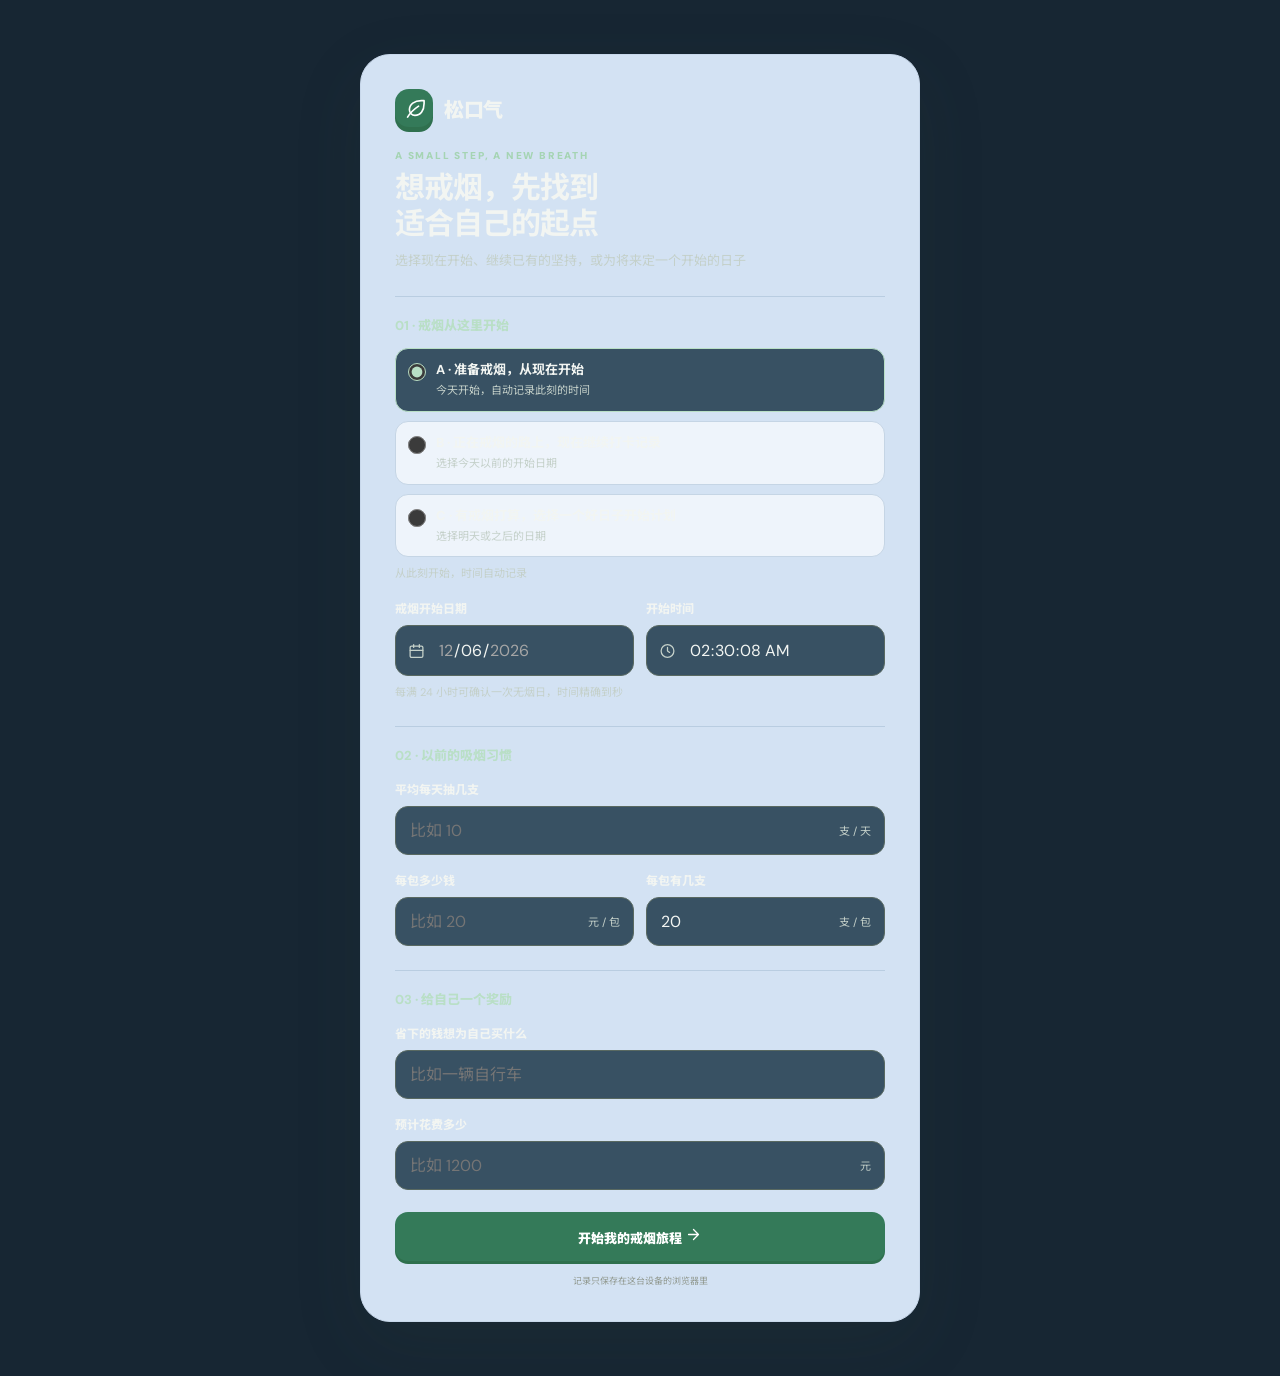
==== commit e3d99b81: "备份 2026-11-08 当前项目" ====
--- a/index.html
+++ b/index.html
@@ -4,13 +4,13 @@
     <meta charset="UTF-8" />
     <meta name="viewport" content="width=device-width, initial-scale=1, viewport-fit=cover" />
     <meta name="theme-color" content="#f7f8ef" />
-    <meta name="description" content="一个轻松陪你戒烟的日常小帮手。" />
+    <meta name="description" content="一个轻松陪你戒烟的日常小帮手" />
     <title>松口气 · 戒烟陪伴</title>
     <link rel="preconnect" href="https://fonts.googleapis.com" />
     <link rel="preconnect" href="https://fonts.gstatic.com" crossorigin />
     <link href="https://fonts.googleapis.com/css2?family=DM+Sans:wght@400;500;600;700;800&family=Noto+Sans+SC:wght@400;500;600;700;800;900&display=swap" rel="stylesheet" />
-    <link rel="stylesheet" href="styles.css?v=20261108-rank-home-1" />
-    <link rel="stylesheet" href="home.css?v=20261108-rank-home-1" />
+    <link rel="stylesheet" href="styles.css?v=20261108-invite-rank-centered" />
+    <link rel="stylesheet" href="home.css?v=20261108-home-status-removed" />
   </head>
   <body>
     <div class="app-shell">
@@ -21,6 +21,6 @@
     <script src="health-milestones.js?v=20261106-health-1" defer></script>
     <script src="checkin-periods.js?v=20261107-checkin-3" defer></script>
     <script src="rank-progress.js?v=20261108-rank-1" defer></script>
-    <script src="app.js?v=20261108-rank-home-1" defer></script>
+    <script src="app.js?v=20261108-invite-live-data" defer></script>
   </body>
 </html>
--- a/styles.css
+++ b/styles.css
@@ -50,8 +50,10 @@
 .brand { display: flex; align-items: center; gap: 11px; font-weight: 900; font-size: 20px; letter-spacing: -.5px; }
 .brand-mark { width: 38px; height: 38px; border-radius: 14px; display: grid; place-items: center; color: white; background: var(--green); box-shadow: 0 5px 0 #2f704e; }
 .brand-mark svg { width: 22px; height: 22px; }
-.top-pill { display: flex; align-items: center; gap: 8px; border: 1px solid var(--card-strong); background: var(--card-soft); color: var(--muted); padding: 9px 13px; border-radius: 999px; font-size: 12px; font-weight: 700; }
-.top-pill svg { width: 15px; height: 15px; color: #df9c3f; }
+.top-pill { display: flex; align-items: center; gap: 8px; max-width: 55%; min-width: 0; border: 1px solid var(--card-strong); background: var(--card-soft); color: var(--muted); padding: 9px 13px; border-radius: 999px; font-size: 12px; font-weight: 700; }
+.top-pill-text { min-width: 0; overflow: hidden; text-overflow: ellipsis; white-space: nowrap; }
+.top-pill svg { width: 15px; height: 15px; flex-shrink: 0; color: #df9c3f; }
+.home-heading h1, .invite-preview h2 { overflow-wrap: anywhere; }
 .page { padding: 22px 44px 106px; animation: appear .26s ease-out; }
 .page-heading { margin: 5px 0 22px; display: flex; align-items: end; justify-content: space-between; gap: 20px; }
 .eyebrow { margin: 0 0 8px; text-transform: uppercase; letter-spacing: 1.8px; font-size: 10px; font-weight: 900; color: var(--green); }
@@ -133,6 +135,12 @@
 .goal-complete[hidden] { display: none; }
 .goal-complete strong { display: block; color: var(--green-dark); font-size: 14px; }
 .goal-complete p { margin-top: 5px; color: var(--muted); font-size: 12px; line-height: 1.6; }
+.goal-history { margin-top: 18px; padding-top: 16px; border-top: 1px solid var(--line); }
+.goal-history h3 { margin: 0 0 8px; }
+.goal-history-row { display: flex; align-items: center; justify-content: space-between; gap: 12px; padding: 9px 0; font-size: 12px; }
+.goal-history-row span { min-width: 0; overflow-wrap: anywhere; }
+.goal-history-row small { margin-left: 8px; color: var(--muted); }
+.goal-history-row strong { color: var(--green-dark); white-space: nowrap; }
 .success-tag { color: var(--green-dark); background: #e0eddc; }
 .plan-settings-card .form-field { margin: 15px 0; }
 .goal-settings-title { margin: 26px 0 0; padding-top: 19px; border-top: 1px solid #e5eae0; }
@@ -253,9 +261,24 @@
 .invite-stats { display: flex; justify-content: center; gap: 24px; margin-top: 17px; }
 .invite-stat strong { display: block; color: var(--green-dark); font-size: 17px; }
 .invite-stat span { display: block; margin-top: 2px; color: var(--muted); font-size: 9px; }
+.invite-extra { margin-top: 16px; padding-top: 14px; border-top: 1px solid var(--card-strong); }
+.invite-extra-rank { display: flex; flex-direction: column; align-items: center; gap: 4px; margin-top: 14px; padding-top: 12px; border-top: 1px solid var(--card-strong); text-align: center; }
+.invite-extra-rank span, .invite-extra-stats span { color: var(--muted); font-size: 10px; line-height: 1.4; }
+.invite-extra-rank strong { color: var(--green-dark); font-size: 16px; overflow-wrap: anywhere; }
+.invite-extra-stats { display: grid; grid-template-columns: repeat(3, minmax(0, 1fr)); gap: 8px; }
+.invite-extra-stats > div { min-width: 0; padding: 9px 5px; border-radius: 10px; background: var(--card-soft); }
+.invite-extra-stats strong, .invite-extra-stats span { display: block; }
+.invite-extra-stats strong { color: var(--ink); font-size: 14px; line-height: 1.3; overflow-wrap: anywhere; }
+.invite-extra-stats span { margin-top: 4px; }
 .centered-actions { position: relative; z-index: 1; text-align: center; }
 .centered-actions p { margin: 12px auto 0; color: #867e6e; font-size: 10px; }
 .settings-list { overflow: hidden; padding: 0; background: var(--card-soft); }
+.profile-setting { margin-bottom: 16px; background: var(--card-soft); }
+.profile-setting-note { margin: 0; color: var(--muted); font-size: 12px; line-height: 1.6; }
+.profile-setting input { width: 100%; min-height: 46px; padding: 11px 13px; border: 1px solid var(--card-strong); border-radius: 12px; background: var(--white); color: var(--ink); font: inherit; }
+.profile-setting input[readonly] { cursor: default; }
+.profile-setting input:not([readonly]) { border-color: var(--green); }
+.profile-setting .primary-button { margin-top: 16px; }
 .setting-row { display: flex; align-items: center; justify-content: space-between; gap: 18px; padding: 20px 23px; border-bottom: 1px solid #eff1eb; }
 .setting-row:last-child { border-bottom: 0; }
 .background-setting { padding: 0; }
@@ -424,9 +447,14 @@
 :root[data-theme-tone="dark"] .field-error { color: #ffc0b9; }
 .time-chip { display: inline-flex; align-items: center; gap: 6px; color: var(--green-dark); background: #eaf3e5; border-radius: 99px; padding: 7px 10px; font-size: 10px; font-weight: 800; }
 .time-chip svg { width: 13px; height: 13px; }
-.rank-section { margin-bottom: 18px; }
+.rank-section { margin-top: 16px; margin-bottom: 16px; padding: 16px 18px; }
+.rank-section .section-title { margin-bottom: 11px; }
+.rank-section .section-title h2 { font-size: 15px; }
+.rank-section .eyebrow { margin-bottom: 5px; font-size: 9px; }
+.rank-section .section-note { font-size: 10px; }
 .rank-setting-note { margin: 0 0 16px; color: var(--muted); font-size: 12px; line-height: 1.6; }
 .rank-route-options { display: grid; grid-template-columns: repeat(2, minmax(0, 1fr)); gap: 10px; margin: 0; padding: 0; border: 0; }
+.rank-route-card { min-width: 0; }
 .rank-route-option { display: flex; align-items: center; gap: 12px; min-height: 74px; padding: 13px 15px; border: 1px solid var(--line); border-radius: 14px; background: var(--card-soft); cursor: pointer; }
 .rank-route-option:has(input:checked) { border-color: var(--green); background: var(--card-strong); }
 .rank-route-option:focus-within, .rank-path summary:focus-visible { outline: 3px solid var(--orange); outline-offset: 3px; }
@@ -434,18 +462,26 @@
 .rank-route-option strong, .rank-route-option small { display: block; line-height: 1.5; }
 .rank-route-option strong { color: var(--ink); font-size: 13px; }
 .rank-route-option small { color: var(--muted); font-size: 11px; }
-.rank-summary { display: grid; grid-template-columns: repeat(2, minmax(0, 1fr)); gap: 10px; }
-.rank-summary > div { min-width: 0; padding: 17px; border: 1px solid var(--line); border-radius: 16px; background: var(--card-soft); }
+.rank-route-details { margin-top: 6px; }
+.rank-route-details summary { display: flex; align-items: center; min-height: 44px; padding: 9px 12px; border: 1px solid var(--line); border-radius: 12px; background: var(--card-soft); color: var(--green-dark); font-size: 12px; font-weight: 700; cursor: pointer; }
+.rank-route-details summary::after { content: ''; width: 7px; height: 7px; flex: 0 0 7px; margin-left: auto; border-right: 2px solid currentColor; border-bottom: 2px solid currentColor; transform: rotate(45deg); }
+.rank-route-details[open] summary::after { transform: rotate(225deg); }
+.rank-route-details summary:focus-visible { outline: 3px solid var(--orange); outline-offset: 3px; }
+.rank-route-details ol { display: grid; gap: 7px; margin: 8px 0 0; padding: 0; list-style: none; }
+.rank-route-tier { flex-direction: column; gap: 7px; padding: 9px 10px; }
+.rank-route-tier > strong { min-width: 0; }
+.rank-summary { display: grid; grid-template-columns: repeat(2, minmax(0, 1fr)); gap: 8px; }
+.rank-summary > div { min-width: 0; padding: 10px 12px; border: 1px solid var(--line); border-radius: 12px; background: var(--card-soft); }
 .rank-summary > div:first-child { background: var(--card-strong); }
-.rank-summary span, .rank-summary small { display: block; color: var(--muted); font-size: 12px; line-height: 1.5; }
-.rank-summary strong { display: block; margin: 5px 0; color: var(--ink); font-size: 22px; line-height: 1.3; }
-.rank-summary-next strong { font-size: 17px; }
-.rank-progress-label { display: flex; justify-content: space-between; gap: 8px; margin-top: 16px; color: var(--muted); font-size: 12px; }
+.rank-summary span, .rank-summary small { display: block; color: var(--muted); font-size: 10px; line-height: 1.4; }
+.rank-summary strong { display: block; margin: 3px 0; color: var(--ink); font-size: 17px; line-height: 1.25; }
+.rank-summary-next strong { font-size: 15px; }
+.rank-progress-label { display: flex; justify-content: space-between; gap: 8px; margin-top: 10px; color: var(--muted); font-size: 11px; }
 .rank-progress-label strong { color: var(--ink); }
-.rank-section progress { width: 100%; height: 10px; margin: 8px 0 0; accent-color: var(--green); }
-.rank-explainer { margin-top: 10px; color: var(--muted); font-size: 12px; line-height: 1.6; }
-.rank-path { margin-top: 15px; border-top: 1px solid var(--line); }
-.rank-path summary { display: flex; align-items: center; min-height: 44px; color: var(--green-dark); font-size: 13px; font-weight: 700; cursor: pointer; }
+.rank-section progress { width: 100%; height: 6px; margin: 6px 0 0; accent-color: var(--green); }
+.rank-explainer { margin: 8px 0 0; color: var(--muted); font-size: 10px; line-height: 1.5; }
+.rank-path { margin-top: 10px; border-top: 1px solid var(--line); }
+.rank-path summary { display: flex; align-items: center; min-height: 44px; color: var(--green-dark); font-size: 12px; font-weight: 700; cursor: pointer; }
 .rank-path ol { display: grid; gap: 8px; padding: 0; margin: 8px 0 0; list-style: none; }
 .rank-tier { display: flex; align-items: flex-start; gap: 12px; padding: 11px 12px; border: 1px solid var(--line); border-radius: 12px; background: var(--card-soft); }
 .rank-tier.current { border-color: var(--green); }
@@ -501,7 +537,7 @@
   .health-next-progress strong { font-size: 20px; }
   .health-section .section-title { align-items: flex-start; }
   .health-section .section-note { margin-top: 6px; }
-  .rank-summary { grid-template-columns: 1fr; }
+  .rank-section { padding: 14px; }
   .rank-route-options { grid-template-columns: 1fr; }
   .rank-tier { flex-direction: column; gap: 7px; }
   .bottom-nav { bottom: max(12px, env(safe-area-inset-bottom)); width: calc(100% - 24px); }
--- a/home.css
+++ b/home.css
@@ -18,7 +18,6 @@
 .home-ui .eyebrow { color: var(--home-muted); font-size: 10px; font-weight: 600; letter-spacing: 2px; }
 .home-ui h1 { font-size: 34px; font-weight: 600; line-height: 1.4; letter-spacing: -1px; }
 .home-ui .subtitle { margin-top: 8px; color: var(--home-muted); font-size: 13px; }
-.home-status { display: flex; align-items: center; gap: 6px; padding: 9px 12px; border: 1px solid #c7d5c3; border-radius: 30px; color: var(--home-green); font-size: 12px; white-space: nowrap; }
 .home-flow { display: grid; gap: 28px; max-width: 820px; margin: 0 auto; }
 .home-section-heading { display: flex; align-items: center; gap: 12px; margin-bottom: 13px; }
 .home-section-index { display: grid; place-items: center; width: 31px; height: 31px; flex: 0 0 31px; border-radius: 10px; background: #e8efe2; color: var(--home-green); font-size: 11px; font-weight: 700; }
@@ -155,7 +154,6 @@
 }
 :root[data-theme-tone="dark"] .home-ui .brand-mark,
 :root[data-theme-tone="dark"] .home-ui .primary-button { background: #347a59; }
-:root[data-theme-tone="dark"] .home-status,
 :root[data-theme-tone="dark"] .home-plan { border-color: var(--home-line); }
 :root[data-theme-tone="dark"] .home-section-index { background: var(--card-strong); }
 :root[data-theme-tone="dark"] .home-progress { background: var(--card-soft); border-color: var(--card-strong); }
@@ -183,14 +181,18 @@
 :root[data-theme-tone="dark"] .home-ui .bottom-nav { background: var(--white); border-color: var(--home-line); box-shadow: 0 6px 32px rgba(0,0,0,.25); }
 :root[data-theme-tone="dark"] .home-ui .nav-button { color: var(--home-muted); }
 :root[data-theme-tone="dark"] .home-ui .nav-button.active { background: var(--card-strong); color: var(--home-ink); }
-:root[data-theme-tone="dark"] .home-money-orbit .money-orbit-core span { color: #6d4f55; }
+:root[data-theme-tone="dark"] .home-money-orbit { background: var(--card-strong); box-shadow: 0 10px 25px rgba(16, 25, 32, .24); }
+:root[data-theme-tone="dark"] .home-money-orbit::before { background: #72545e; }
+:root[data-theme-tone="dark"] .home-money-orbit .home-progress-ring circle { stroke: #ef737d; }
+:root[data-theme-tone="dark"] .home-money-orbit .money-orbit-core { background: var(--white); }
+:root[data-theme-tone="dark"] .home-money-orbit .money-orbit-core strong { color: #ffc1c1; }
+:root[data-theme-tone="dark"] .home-money-orbit .money-orbit-core span { color: #cbb6ba; }
 @media (max-width: 760px) {
   .home-ui .topbar { height: 70px; padding: 0 22px; }
   .home-ui .home-page { padding: 12px 20px calc(108px + env(safe-area-inset-bottom)); }
   .home-ui .home-heading { margin-bottom: 16px; gap: 10px; }
   .home-ui h1 { font-size: 28px; }
   .home-ui .subtitle { font-size: 12px; }
-  .home-status { font-size: 11px; padding: 7px 9px; }
   .home-flow { gap: 20px; }
   .home-progress { padding: 16px; border-radius: 20px; }
   .home-progress-main { min-height: 0; flex-direction: column; gap: 8px; padding: 20px 0 13px; }
@@ -240,7 +242,6 @@
 }
 @media (max-width: 360px) {
   .home-ui .top-pill { font-size: 10px; }
-  .home-status { display: none; }
   .home-help, .home-win-action { grid-template-columns: 32px minmax(0,1fr); }
   .home-action-icon { width: 32px; height: 32px; }
   .home-help .urge-action, .home-win-action .primary-button { grid-column: 2; width: 100%; }
